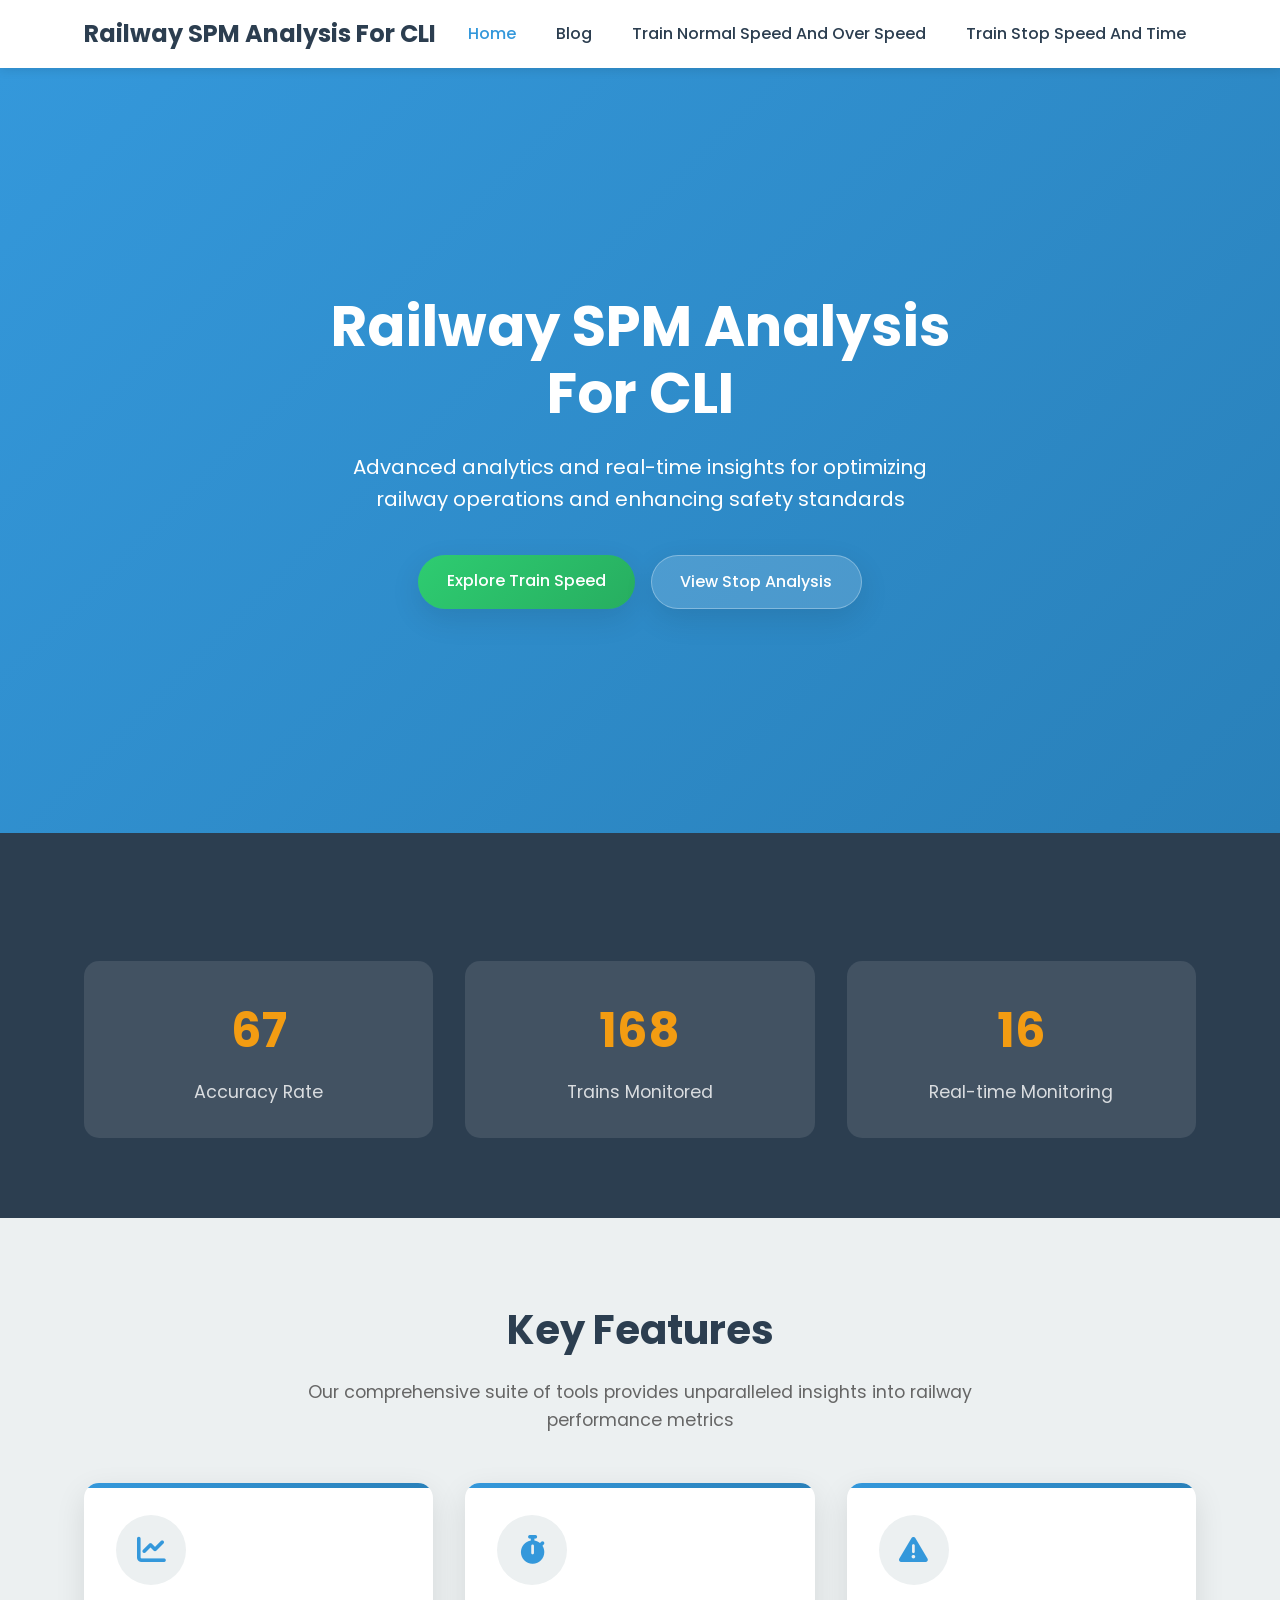
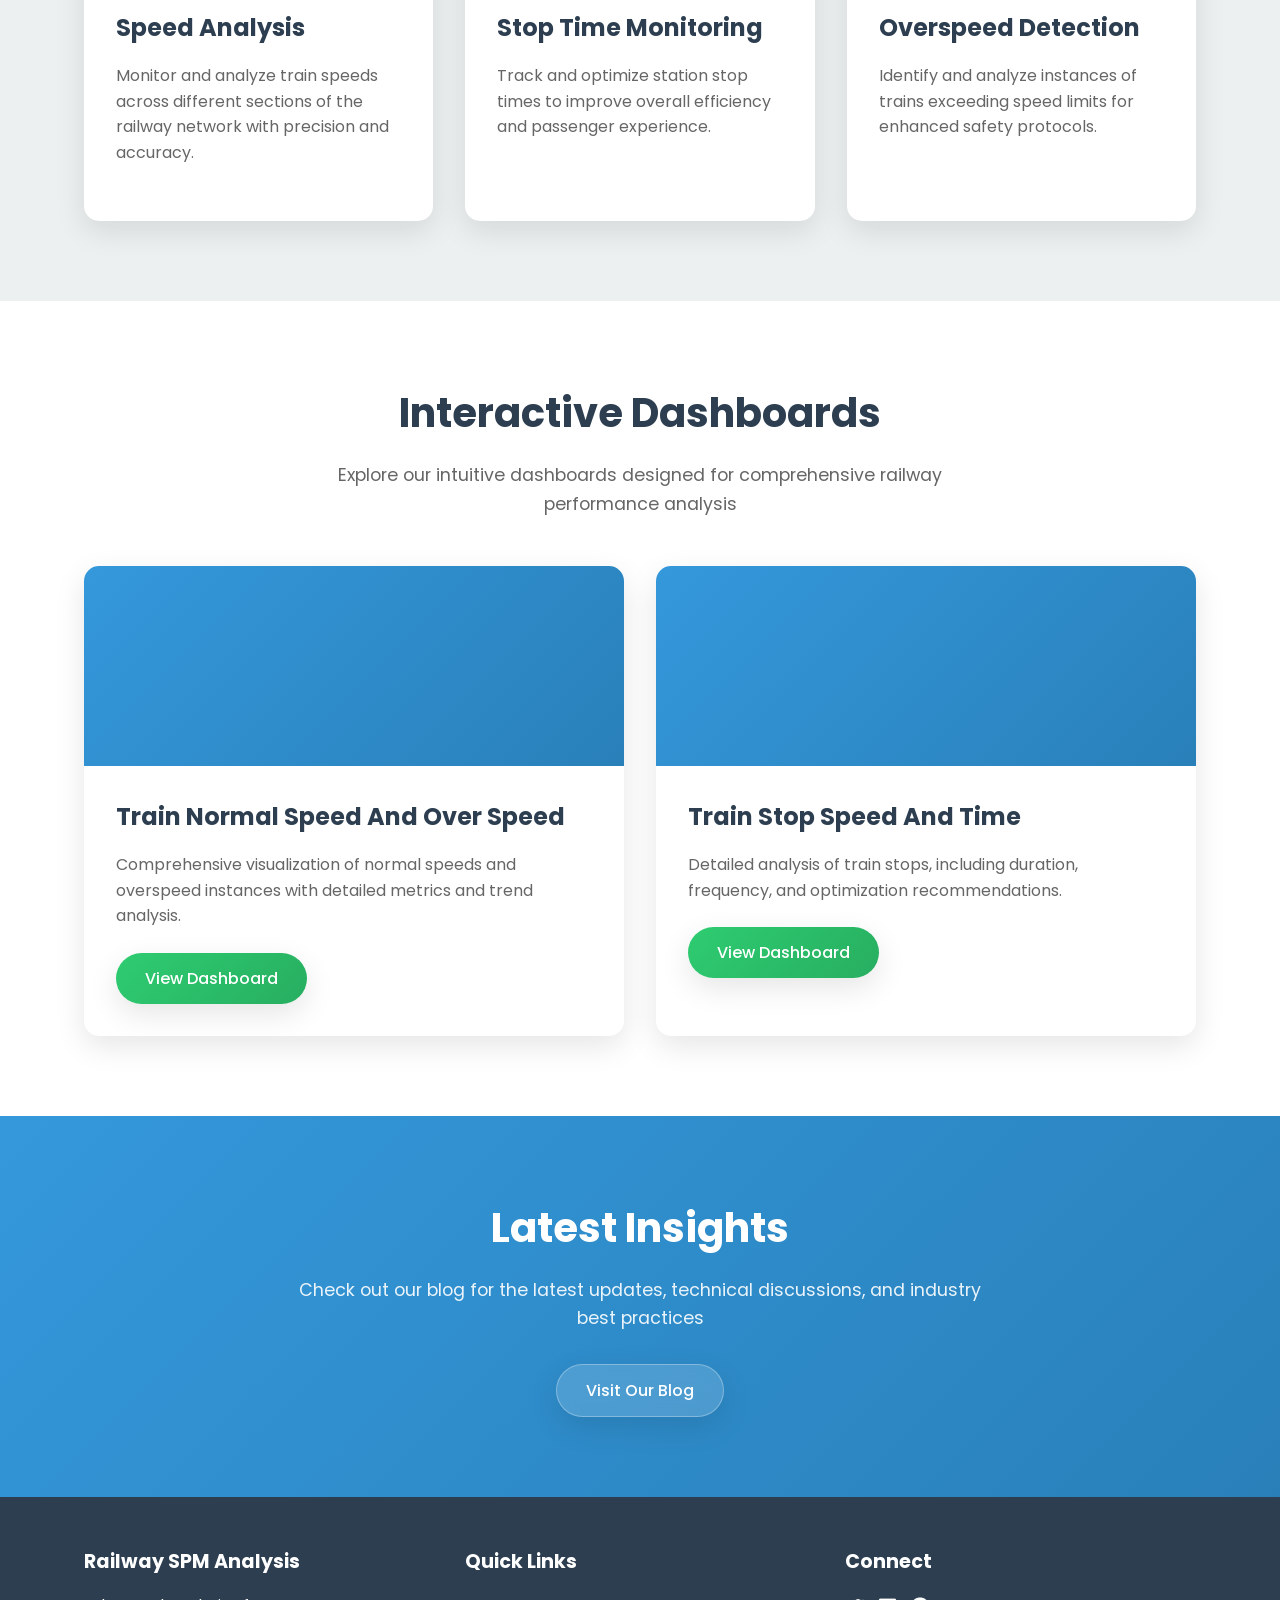
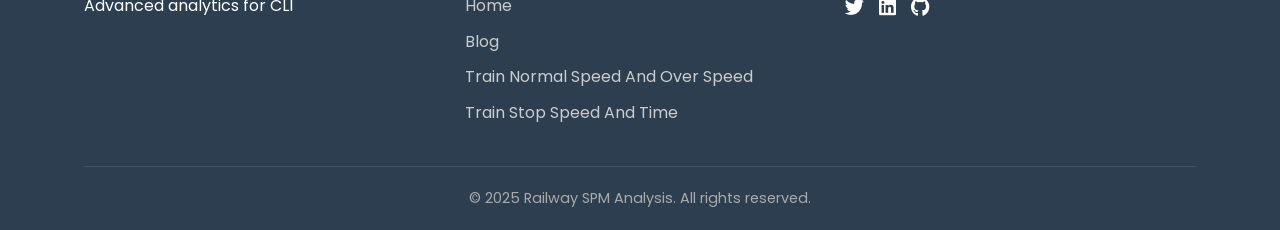
==== index.html @ 2d368aeb "Add files via upload" ====
<!DOCTYPE html>
<html lang="en">
<head>
    <meta charset="UTF-8">
    <meta name="viewport" content="width=device-width, initial-scale=1.0">
    <title>Railway SPM Analysis For CLI</title>
    <link rel="stylesheet" href="blog.css">
    <link rel="stylesheet" href="https://cdnjs.cloudflare.com/ajax/libs/font-awesome/6.4.0/css/all.min.css">
    <link href="https://fonts.googleapis.com/css2?family=Poppins:wght@300;400;500;600;700&display=swap" rel="stylesheet">
    <style>
        :root {
            --primary-color: #3498db;
            --secondary-color: #2ecc71;
            --accent-color: #f39c12;
            --dark-color: #2c3e50;
            --light-color: #ecf0f1;
            --gradient-primary: linear-gradient(135deg, #3498db, #2980b9);
            --gradient-secondary: linear-gradient(135deg, #2ecc71, #27ae60);
            --shadow-soft: 0 10px 30px rgba(0, 0, 0, 0.1);
            --shadow-medium: 0 15px 35px rgba(0, 0, 0, 0.15);
            --transition-fast: all 0.3s ease;
            --transition-medium: all 0.5s ease;
        }

        /* Modern Hero Section */
        .hero {
            position: relative;
            min-height: 85vh;
            background: var(--gradient-primary);
            overflow: hidden;
            display: flex;
            align-items: center;
            color: white;
        }

        .hero::before {
            content: '';
            position: absolute;
            top: 0;
            left: 0;
            width: 100%;
            height: 100%;
            background-image: url('https://images.unsplash.com/photo-1474487548417-781cb71495f3?ixlib=rb-1.2.1&auto=format&fit=crop&w=1950&q=80');
            background-size: cover;
            background-position: center;
            opacity: 0.15;
            z-index: 0;
        }

        .hero .container {
            position: relative;
            z-index: 1;
        }

        .hero-content {
            max-width: 700px;
            margin: 0 auto;
            text-align: center;
            padding: 2rem;
        }

        .hero-content h1 {
            font-size: 3.5rem;
            font-weight: 700;
            margin-bottom: 1.5rem;
            line-height: 1.2;
            animation: fadeInUp 1s ease;
        }

        .hero-content p {
            font-size: 1.25rem;
            margin-bottom: 2.5rem;
            line-height: 1.6;
            opacity: 0.9;
            animation: fadeInUp 1s ease 0.2s forwards;
            animation-fill-mode: both;
        }

        .hero-buttons {
            display: flex;
            gap: 1rem;
            justify-content: center;
            animation: fadeInUp 1s ease 0.4s forwards;
            animation-fill-mode: both;
        }

        .btn {
            display: inline-block;
            padding: 0.8rem 1.8rem;
            border-radius: 50px;
            font-weight: 500;
            text-decoration: none;
            text-align: center;
            transition: var(--transition-fast);
            border: none;
            cursor: pointer;
            font-size: 1rem;
            box-shadow: var(--shadow-soft);
        }

        .primary-btn {
            background: var(--gradient-secondary);
            color: white;
        }

        .primary-btn:hover {
            transform: translateY(-3px);
            box-shadow: var(--shadow-medium);
        }

        .secondary-btn {
            background: rgba(255, 255, 255, 0.15);
            backdrop-filter: blur(10px);
            color: white;
            border: 1px solid rgba(255, 255, 255, 0.3);
        }

        .secondary-btn:hover {
            background: rgba(255, 255, 255, 0.25);
            transform: translateY(-3px);
        }

        /* Features Section */
        .features {
            padding: 5rem 0;
            background-color: var(--light-color);
        }

        .section-title {
            text-align: center;
            font-size: 2.5rem;
            margin-bottom: 1rem;
            color: var(--dark-color);
        }

        .section-subtitle {
            text-align: center;
            font-size: 1.1rem;
            color: #666;
            max-width: 700px;
            margin: 0 auto 3rem;
        }

        .features-grid {
            display: grid;
            grid-template-columns: repeat(auto-fit, minmax(300px, 1fr));
            gap: 2rem;
            margin-top: 3rem;
        }

        .feature-card {
            background: white;
            border-radius: 15px;
            padding: 2rem;
            box-shadow: var(--shadow-soft);
            transition: var(--transition-fast);
            position: relative;
            overflow: hidden;
            z-index: 1;
            height: 100%;
            display: flex;
            flex-direction: column;
        }

        .feature-card:hover {
            transform: translateY(-10px);
            box-shadow: var(--shadow-medium);
        }

        .feature-card::before {
            content: '';
            position: absolute;
            top: 0;
            left: 0;
            width: 100%;
            height: 5px;
            background: var(--gradient-primary);
            z-index: -1;
        }

        .feature-icon {
            width: 70px;
            height: 70px;
            border-radius: 50%;
            display: flex;
            align-items: center;
            justify-content: center;
            margin-bottom: 1.5rem;
            background: var(--light-color);
            color: var(--primary-color);
            font-size: 1.8rem;
            transition: var(--transition-fast);
        }

        .feature-card:hover .feature-icon {
            background: var(--primary-color);
            color: white;
            transform: rotateY(180deg);
        }

        .feature-card h3 {
            font-size: 1.5rem;
            margin-bottom: 1rem;
            color: var(--dark-color);
        }

        .feature-card p {
            color: #666;
            line-height: 1.6;
            margin-bottom: 1.5rem;
        }

        /* Dashboard Preview */
        .dashboard-preview {
            padding: 5rem 0;
            background-color: white;
        }

        .dashboard-grid {
            display: grid;
            grid-template-columns: repeat(auto-fit, minmax(350px, 1fr));
            gap: 2rem;
            margin-top: 3rem;
        }

        .dashboard-card {
            background: white;
            border-radius: 15px;
            overflow: hidden;
            box-shadow: var(--shadow-soft);
            transition: var(--transition-fast);
            position: relative;
        }

        .dashboard-card:hover {
            transform: translateY(-10px);
            box-shadow: var(--shadow-medium);
        }

        .dashboard-img {
            width: 100%;
            height: 200px;
            background: var(--gradient-primary);
            position: relative;
            overflow: hidden;
        }

        .dashboard-img::before {
            content: '';
            position: absolute;
            top: 0;
            left: 0;
            width: 100%;
            height: 100%;
            background-image: url('https://images.unsplash.com/photo-1551288049-bebda4e38f71?ixlib=rb-1.2.1&auto=format&fit=crop&w=1950&q=80');
            background-size: cover;
            background-position: center;
            opacity: 0.2;
        }

        .dashboard-img.stop-analysis::before {
            background-image: url('https://images.unsplash.com/photo-1530915658899-fd5adaf4c8a9?ixlib=rb-1.2.1&auto=format&fit=crop&w=1950&q=80');
        }

        .dashboard-content {
            padding: 2rem;
        }

        .dashboard-card h3 {
            font-size: 1.5rem;
            margin-bottom: 1rem;
            color: var(--dark-color);
        }

        .dashboard-card p {
            color: #666;
            line-height: 1.6;
            margin-bottom: 1.5rem;
        }

        /* Blog Preview */
        .blog-preview {
            padding: 5rem 0;
            background: var(--gradient-primary);
            color: white;
            text-align: center;
        }

        .blog-preview .section-title {
            color: white;
        }

        .section-description {
            max-width: 700px;
            margin: 0 auto 2rem;
            font-size: 1.1rem;
            opacity: 0.9;
        }

        .blog-preview-button {
            margin-top: 2rem;
        }

        /* Stats Section */
        .stats-section {
            padding: 5rem 0;
            background-color: var(--dark-color);
            color: white;
        }

        .stats-grid {
            display: grid;
            grid-template-columns: repeat(auto-fit, minmax(200px, 1fr));
            gap: 2rem;
            margin-top: 3rem;
        }

        .stat-card {
            text-align: center;
            padding: 2rem;
            background: rgba(255, 255, 255, 0.1);
            border-radius: 15px;
            transition: var(--transition-fast);
        }

        .stat-card:hover {
            transform: translateY(-10px);
            background: rgba(255, 255, 255, 0.15);
        }

        .stat-number {
            font-size: 3rem;
            font-weight: 700;
            margin-bottom: 0.5rem;
            color: var(--accent-color);
        }

        .stat-label {
            font-size: 1.1rem;
            opacity: 0.8;
        }

        /* Animations */
        @keyframes fadeInUp {
            from {
                opacity: 0;
                transform: translateY(20px);
            }
            to {
                opacity: 1;
                transform: translateY(0);
            }
        }

        @keyframes pulse {
            0% {
                transform: scale(1);
            }
            50% {
                transform: scale(1.05);
            }
            100% {
                transform: scale(1);
            }
        }

        /* Responsive Adjustments */
        @media (max-width: 768px) {
            .hero-content h1 {
                font-size: 2.5rem;
            }
            
            .hero-buttons {
                flex-direction: column;
                gap: 1rem;
            }
            
            .features-grid, 
            .dashboard-grid,
            .stats-grid {
                grid-template-columns: 1fr;
            }
        }
    </style>
</head>
<body>
    <header>
        <div class="container">
            <div class="logo">
                <a href="index.html">Railway SPM Analysis For CLI</a>
            </div>
            <nav>
                <ul>
                    <li><a href="index.html" class="active">Home</a></li>
                    <li><a href="blog.html">Blog</a></li>
                    <li><a href="TrainNormalSpeedAndOverSpeed.html">Train Normal Speed And Over Speed</a></li>
                    <li><a href="TrainStopSpeedAndTime.html">Train Stop Speed And Time</a></li>
                </ul>
            </nav>
            <div class="hamburger">
                <span></span>
                <span></span>
                <span></span>
            </div>
        </div>
    </header>

    <main>
        <section class="hero">
            <div class="container">
                <div class="hero-content">
                    <h1>Railway SPM Analysis For CLI</h1>
                    <p>Advanced analytics and real-time insights for optimizing railway operations and enhancing safety standards</p>
                    <div class="hero-buttons">
                        <a href="TrainNormalSpeedAndOverSpeed.html" class="btn primary-btn">Explore Train Speed</a>
                        <a href="TrainStopSpeedAndTime.html" class="btn secondary-btn">View Stop Analysis</a>
                    </div>
                </div>
            </div>
        </section>

        <section class="stats-section">
            <div class="container">
                <div class="stats-grid">
                    <div class="stat-card">
                        <div class="stat-number" data-count="100">0</div>
                        <div class="stat-label">Accuracy Rate</div>
                    </div>
                    <div class="stat-card">
                        <div class="stat-number" data-count="250">0</div>
                        <div class="stat-label">Trains Monitored</div>
                    </div>
                    <div class="stat-card">
                        <div class="stat-number" data-count="24">0</div>
                        <div class="stat-label">Real-time Monitoring</div>
                    </div>
                </div>
            </div>
        </section>

        <section class="features">
            <div class="container">
                <h2 class="section-title">Key Features</h2>
                <p class="section-subtitle">Our comprehensive suite of tools provides unparalleled insights into railway performance metrics</p>
                <div class="features-grid">
                    <div class="feature-card">
                        <div class="feature-icon">
                            <i class="fas fa-chart-line"></i>
                        </div>
                        <h3>Speed Analysis</h3>
                        <p>Monitor and analyze train speeds across different sections of the railway network with precision and accuracy.</p>
                    </div>
                    <div class="feature-card">
                        <div class="feature-icon">
                            <i class="fas fa-stopwatch"></i>
                        </div>
                        <h3>Stop Time Monitoring</h3>
                        <p>Track and optimize station stop times to improve overall efficiency and passenger experience.</p>
                    </div>
                    <div class="feature-card">
                        <div class="feature-icon">
                            <i class="fas fa-exclamation-triangle"></i>
                        </div>
                        <h3>Overspeed Detection</h3>
                        <p>Identify and analyze instances of trains exceeding speed limits for enhanced safety protocols.</p>
                    </div>
                </div>
            </div>
        </section>

        <section class="dashboard-preview">
            <div class="container">
                <h2 class="section-title">Interactive Dashboards</h2>
                <p class="section-subtitle">Explore our intuitive dashboards designed for comprehensive railway performance analysis</p>
                <div class="dashboard-grid">
                    <div class="dashboard-card">
                        <div class="dashboard-img"></div>
                        <div class="dashboard-content">
                            <h3>Train Normal Speed And Over Speed</h3>
                            <p>Comprehensive visualization of normal speeds and overspeed instances with detailed metrics and trend analysis.</p>
                            <a href="TrainNormalSpeedAndOverSpeed.html" class="btn primary-btn">View Dashboard</a>
                        </div>
                    </div>
                    <div class="dashboard-card">
                        <div class="dashboard-img stop-analysis"></div>
                        <div class="dashboard-content">
                            <h3>Train Stop Speed And Time</h3>
                            <p>Detailed analysis of train stops, including duration, frequency, and optimization recommendations.</p>
                            <a href="TrainStopSpeedAndTime.html" class="btn primary-btn">View Dashboard</a>
                        </div>
                    </div>
                </div>
            </div>
        </section>

        <section class="blog-preview">
            <div class="container">
                <h2 class="section-title">Latest Insights</h2>
                <p class="section-description">Check out our blog for the latest updates, technical discussions, and industry best practices</p>
                <div class="blog-preview-button">
                    <a href="blog.html" class="btn secondary-btn">Visit Our Blog</a>
                </div>
            </div>
        </section>
    </main>

    <footer>
        <div class="container">
            <div class="footer-content">
                <div class="footer-section">
                    <h3>Railway SPM Analysis</h3>
                    <p>Advanced analytics for CLI</p>
                </div>
                <div class="footer-section">
                    <h3>Quick Links</h3>
                    <ul>
                        <li><a href="index.html">Home</a></li>
                        <li><a href="blog.html">Blog</a></li>
                        <li><a href="TrainNormalSpeedAndOverSpeed.html">Train Normal Speed And Over Speed</a></li>
                        <li><a href="TrainStopSpeedAndTime.html">Train Stop Speed And Time</a></li>
                    </ul>
                </div>
                <div class="footer-section">
                    <h3>Connect</h3>
                    <div class="social-icons">
                        <a href="#"><i class="fab fa-twitter"></i></a>
                        <a href="#"><i class="fab fa-linkedin"></i></a>
                        <a href="#"><i class="fab fa-github"></i></a>
                    </div>
                </div>
            </div>
            <div class="copyright">
                <p>&copy; 2025 Railway SPM Analysis. All rights reserved.</p>
            </div>
        </div>
    </footer>
    
    <script>
        // Mobile menu toggle
        document.addEventListener('DOMContentLoaded', function() {
            const hamburger = document.querySelector('.hamburger');
            const nav = document.querySelector('nav');
            
            hamburger.addEventListener('click', function() {
                nav.classList.toggle('active');
                hamburger.classList.toggle('active');
            });

            // Animate stats counters
            const statNumbers = document.querySelectorAll('.stat-number');
            
            const animateValue = (element, start, end, duration) => {
                let startTimestamp = null;
                const step = (timestamp) => {
                    if (!startTimestamp) startTimestamp = timestamp;
                    const progress = Math.min((timestamp - startTimestamp) / duration, 1);
                    element.innerHTML = Math.floor(progress * (end - start) + start);
                    if (progress < 1) {
                        window.requestAnimationFrame(step);
                    }
                };
                window.requestAnimationFrame(step);
            };
            
            // Intersection Observer for animation triggers
            const observer = new IntersectionObserver((entries) => {
                entries.forEach(entry => {
                    if (entry.isIntersecting) {
                        const target = entry.target;
                        const count = parseInt(target.getAttribute('data-count'));
                        animateValue(target, 0, count, 2000);
                        observer.unobserve(target);
                    }
                });
            }, { threshold: 0.5 });
            
            statNumbers.forEach(number => {
                observer.observe(number);
            });
        });
    </script>
</body>
</html>
---- blog.css ----
/* Global Styles */
:root {
    --primary-color: #3a86ff;
    --secondary-color: #ff006e;
    --dark-color: #1e2a38;
    --light-color: #f8f9fa;
    --success-color: #28a745;
    --error-color: #dc3545;
    --border-radius: 8px;
    --box-shadow: 0 4px 12px rgba(0, 0, 0, 0.1);
    --transition: all 0.3s ease;
}

* {
    margin: 0;
    padding: 0;
    box-sizing: border-box;
}

body {
    font-family: 'Poppins', sans-serif;
    line-height: 1.6;
    color: #333;
    background-color: #f5f7fa;
}

.container {
    width: 90%;
    max-width: 1200px;
    margin: 0 auto;
    padding: 0 20px;
}

a {
    text-decoration: none;
    color: var(--primary-color);
    transition: var(--transition);
}

a:hover {
    color: var(--secondary-color);
}

ul {
    list-style: none;
}

.btn {
    display: inline-block;
    padding: 10px 20px;
    border: none;
    border-radius: var(--border-radius);
    cursor: pointer;
    transition: var(--transition);
    font-weight: 500;
}

.primary-btn {
    background-color: var(--primary-color);
    color: white;
}

.primary-btn:hover {
    background-color: #2b6bcc;
    color: white;
}

.secondary-btn {
    background-color: transparent;
    border: 1px solid var(--primary-color);
    color: var(--primary-color);
}

.secondary-btn:hover {
    background-color: var(--primary-color);
    color: white;
}

/* Header Styles */
header {
    background-color: white;
    box-shadow: 0 2px 10px rgba(0, 0, 0, 0.1);
    position: sticky;
    top: 0;
    z-index: 100;
}

header .container {
    display: flex;
    justify-content: space-between;
    align-items: center;
    padding: 15px 20px;
}

.logo a {
    font-size: 1.5rem;
    font-weight: 700;
    color: var(--dark-color);
}

nav ul {
    display: flex;
}

nav ul li {
    margin-left: 20px;
}

nav ul li a {
    color: var(--dark-color);
    font-weight: 500;
    padding: 5px 10px;
    border-radius: var(--border-radius);
}

nav ul li a.active, 
nav ul li a:hover {
    color: var(--primary-color);
}

.hamburger {
    display: none;
    flex-direction: column;
    cursor: pointer;
}

.hamburger span {
    height: 2px;
    width: 25px;
    background-color: var(--dark-color);
    margin: 3px 0;
    display: block;
}

/* Blog Hero Section */
.blog-hero {
    background: linear-gradient(135deg, var(--primary-color), var(--secondary-color));
    color: white;
    padding: 60px 0;
    text-align: center;
}

.blog-hero h1 {
    font-size: 2.5rem;
    margin-bottom: 15px;
}

.blog-hero p {
    font-size: 1.1rem;
    max-width: 700px;
    margin: 0 auto;
}

/* Blog Content Section */
.blog-content {
    padding: 50px 0;
}

.blog-grid {
    display: grid;
    grid-template-columns: 2fr 1fr;
    gap: 30px;
}

.posts-container {
    display: grid;
    grid-template-columns: repeat(auto-fill, minmax(280px, 1fr));
    gap: 25px;
}

.loading {
    grid-column: 1 / -1;
    text-align: center;
    padding: 20px;
    font-size: 1.1rem;
    color: #777;
}

.post-card {
    background-color: white;
    border-radius: var(--border-radius);
    overflow: hidden;
    box-shadow: var(--box-shadow);
    transition: var(--transition);
}

.post-card:hover {
    transform: translateY(-5px);
    box-shadow: 0 8px 20px rgba(0, 0, 0, 0.15);
}

.post-card img {
    width: 100%;
    height: 180px;
    object-fit: cover;
}

.post-card-content {
    padding: 20px;
}

.post-card-content h2 {
    font-size: 1.3rem;
    margin-bottom: 10px;
    color: var(--dark-color);
}

.post-meta {
    display: flex;
    justify-content: space-between;
    margin-top: 15px;
    color: #777;
    font-size: 0.85rem;
}

.post-category {
    display: inline-block;
    background-color: #e9f4ff;
    color: var(--primary-color);
    padding: 3px 10px;
    border-radius: 15px;
    font-size: 0.8rem;
    margin-bottom: 10px;
}

/* Sidebar Styles */
.sidebar {
    position: sticky;
    top: 90px;
}

.sidebar-widget {
    background-color: white;
    padding: 25px;
    border-radius: var(--border-radius);
    box-shadow: var(--box-shadow);
    margin-bottom: 25px;
}

.sidebar-widget h3 {
    margin-bottom: 15px;
    border-bottom: 2px solid #f1f1f1;
    padding-bottom: 10px;
    color: var(--dark-color);
}

.sidebar-widget p {
    color: #666;
}

.categories li {
    margin-bottom: 8px;
}

.categories li a {
    display: block;
    padding: 5px 0;
    color: #555;
    transition: var(--transition);
}

.categories li a:hover {
    color: var(--primary-color);
    padding-left: 5px;
}

/* Modal Styles */
.modal {
    display: none;
    position: fixed;
    top: 0;
    left: 0;
    width: 100%;
    height: 100%;
    background-color: rgba(0, 0, 0, 0.5);
    z-index: 1000;
    overflow-y: auto;
}

.modal-content {
    background-color: white;
    margin: 50px auto;
    padding: 30px;
    border-radius: var(--border-radius);
    max-width: 700px;
    width: 90%;
    position: relative;
    box-shadow: 0 5px 15px rgba(0, 0, 0, 0.3);
}

.close-modal {
    position: absolute;
    top: 15px;
    right: 15px;
    font-size: 1.5rem;
    cursor: pointer;
    color: #777;
}

.close-modal:hover {
    color: var(--error-color);
}

.form-group {
    margin-bottom: 20px;
}

.form-group label {
    display: block;
    margin-bottom: 5px;
    font-weight: 500;
}

.form-group input,
.form-group select,
.form-group textarea {
    width: 100%;
    padding: 10px;
    border: 1px solid #ddd;
    border-radius: var(--border-radius);
    font-family: inherit;
    font-size: 1rem;
}

.form-group textarea {
    resize: vertical;
}

#single-post-content {
    padding: 15px 0;
}

#single-post-content h1 {
    margin-bottom: 20px;
    color: var(--dark-color);
}

#single-post-content .post-info {
    color: #777;
    margin-bottom: 25px;
    font-size: 0.9rem;
}

#single-post-content .post-body {
    line-height: 1.8;
}

/* Footer Styles */
footer {
    background-color: var(--dark-color);
    color: white;
    padding: 50px 0 20px;
}

.footer-content {
    display: grid;
    grid-template-columns: repeat(auto-fit, minmax(200px, 1fr));
    gap: 30px;
    margin-bottom: 30px;
}

.footer-section h3 {
    margin-bottom: 15px;
    font-size: 1.2rem;
}

.footer-section ul li {
    margin-bottom: 10px;
}

.footer-section a {
    color: #ccc;
}

.footer-section a:hover {
    color: white;
}

.social-icons {
    display: flex;
    gap: 15px;
}

.social-icons a {
    color: white;
    font-size: 1.2rem;
}

.copyright {
    border-top: 1px solid rgba(255, 255, 255, 0.1);
    padding-top: 20px;
    text-align: center;
    font-size: 0.9rem;
    color: #aaa;
}

/* Responsive Styles */
@media (max-width: 900px) {
    .blog-grid {
        grid-template-columns: 1fr;
    }
    
    .sidebar {
        position: static;
    }
}

@media (max-width: 768px) {
    nav {
        display: none;
    }
    
    .hamburger {
        display: flex;
    }
}

.mobile-menu {
    background-color: white;
    position: fixed;
    top: 70px;
    left: 0;
    width: 100%;
    box-shadow: 0 5px 10px rgba(0, 0, 0, 0.1);
    display: none;
    z-index: 99;
}

.mobile-menu.active {
    display: block;
}

.mobile-menu ul {
    display: block;
    padding: 15px 0;
}

.mobile-menu ul li {
    margin: 0;
}

.mobile-menu ul li a {
    display: block;
    padding: 10px 20px;
}

/* Animation */
@keyframes fadeIn {
    from {
        opacity: 0;
        transform: translateY(20px);
    }
    to {
        opacity: 1;
        transform: translateY(0);
    }
}

.post-card {
    animation: fadeIn 0.5s ease-in-out;
}
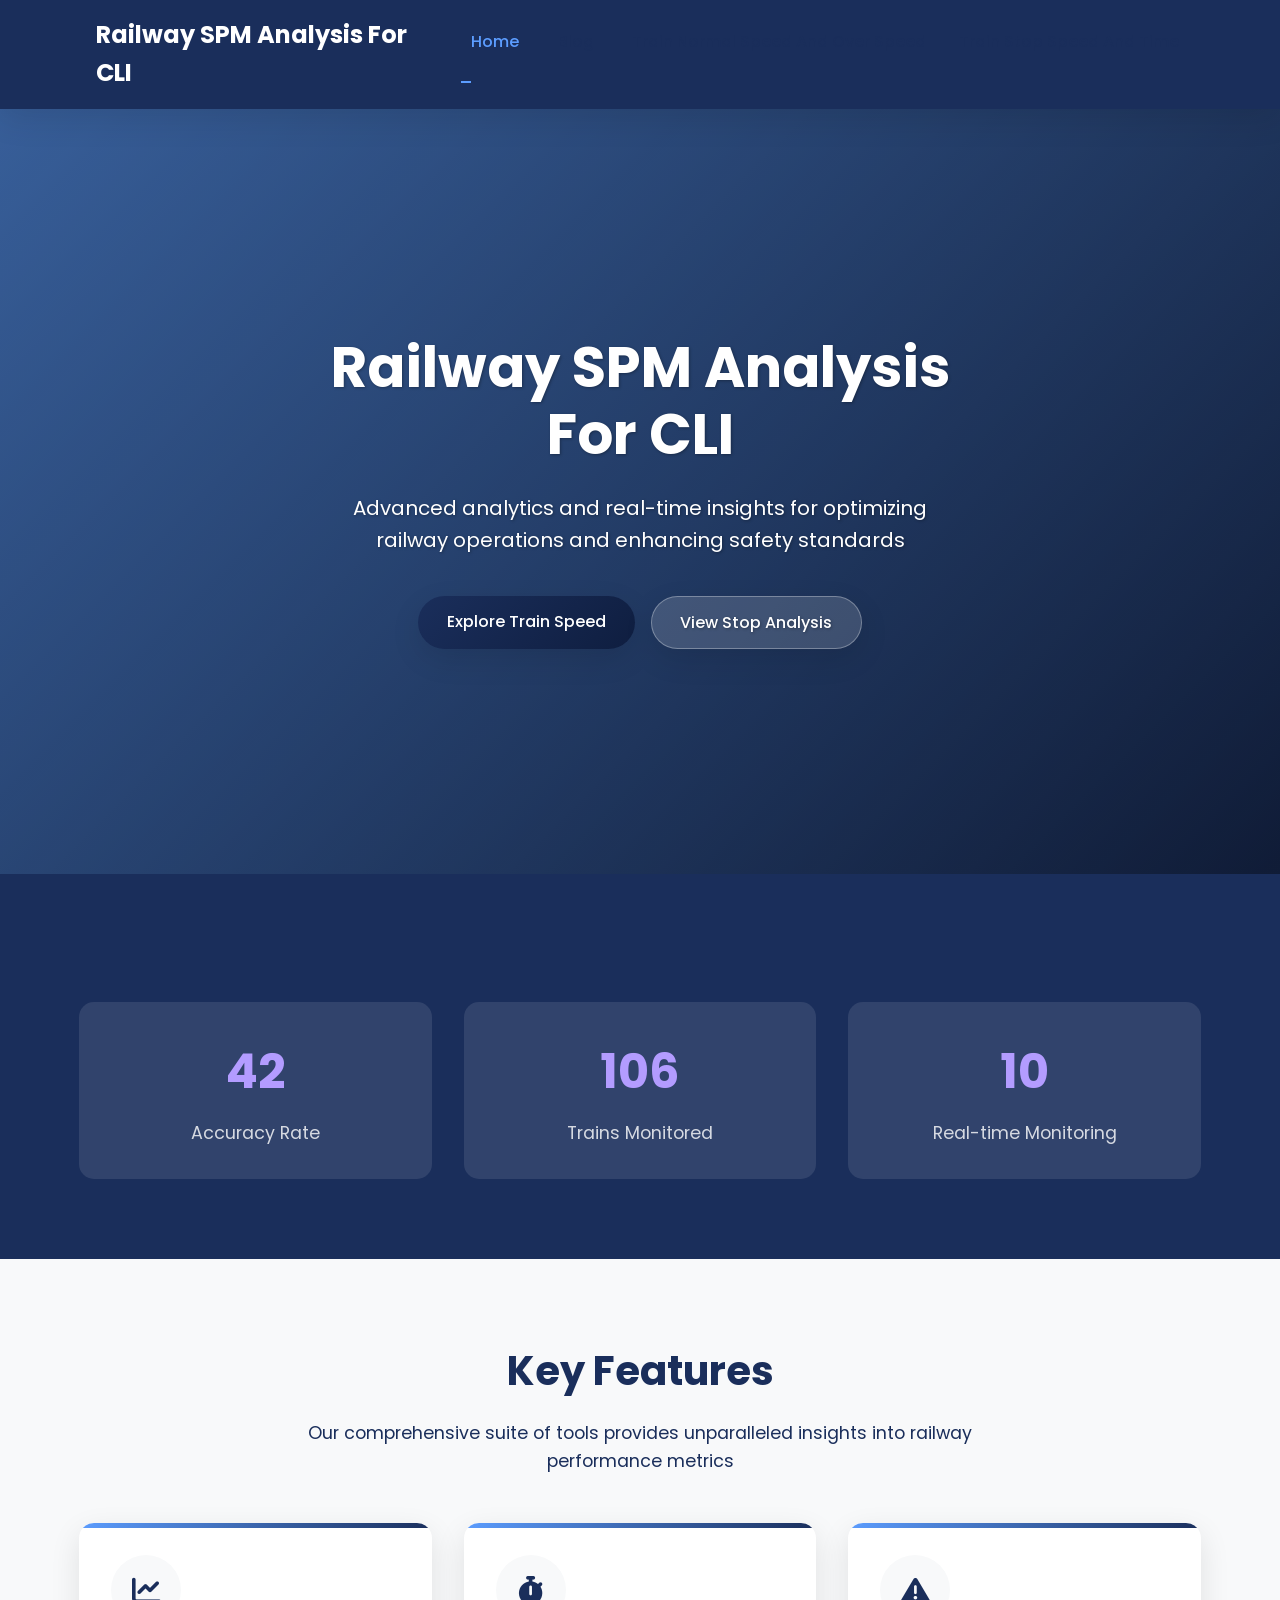
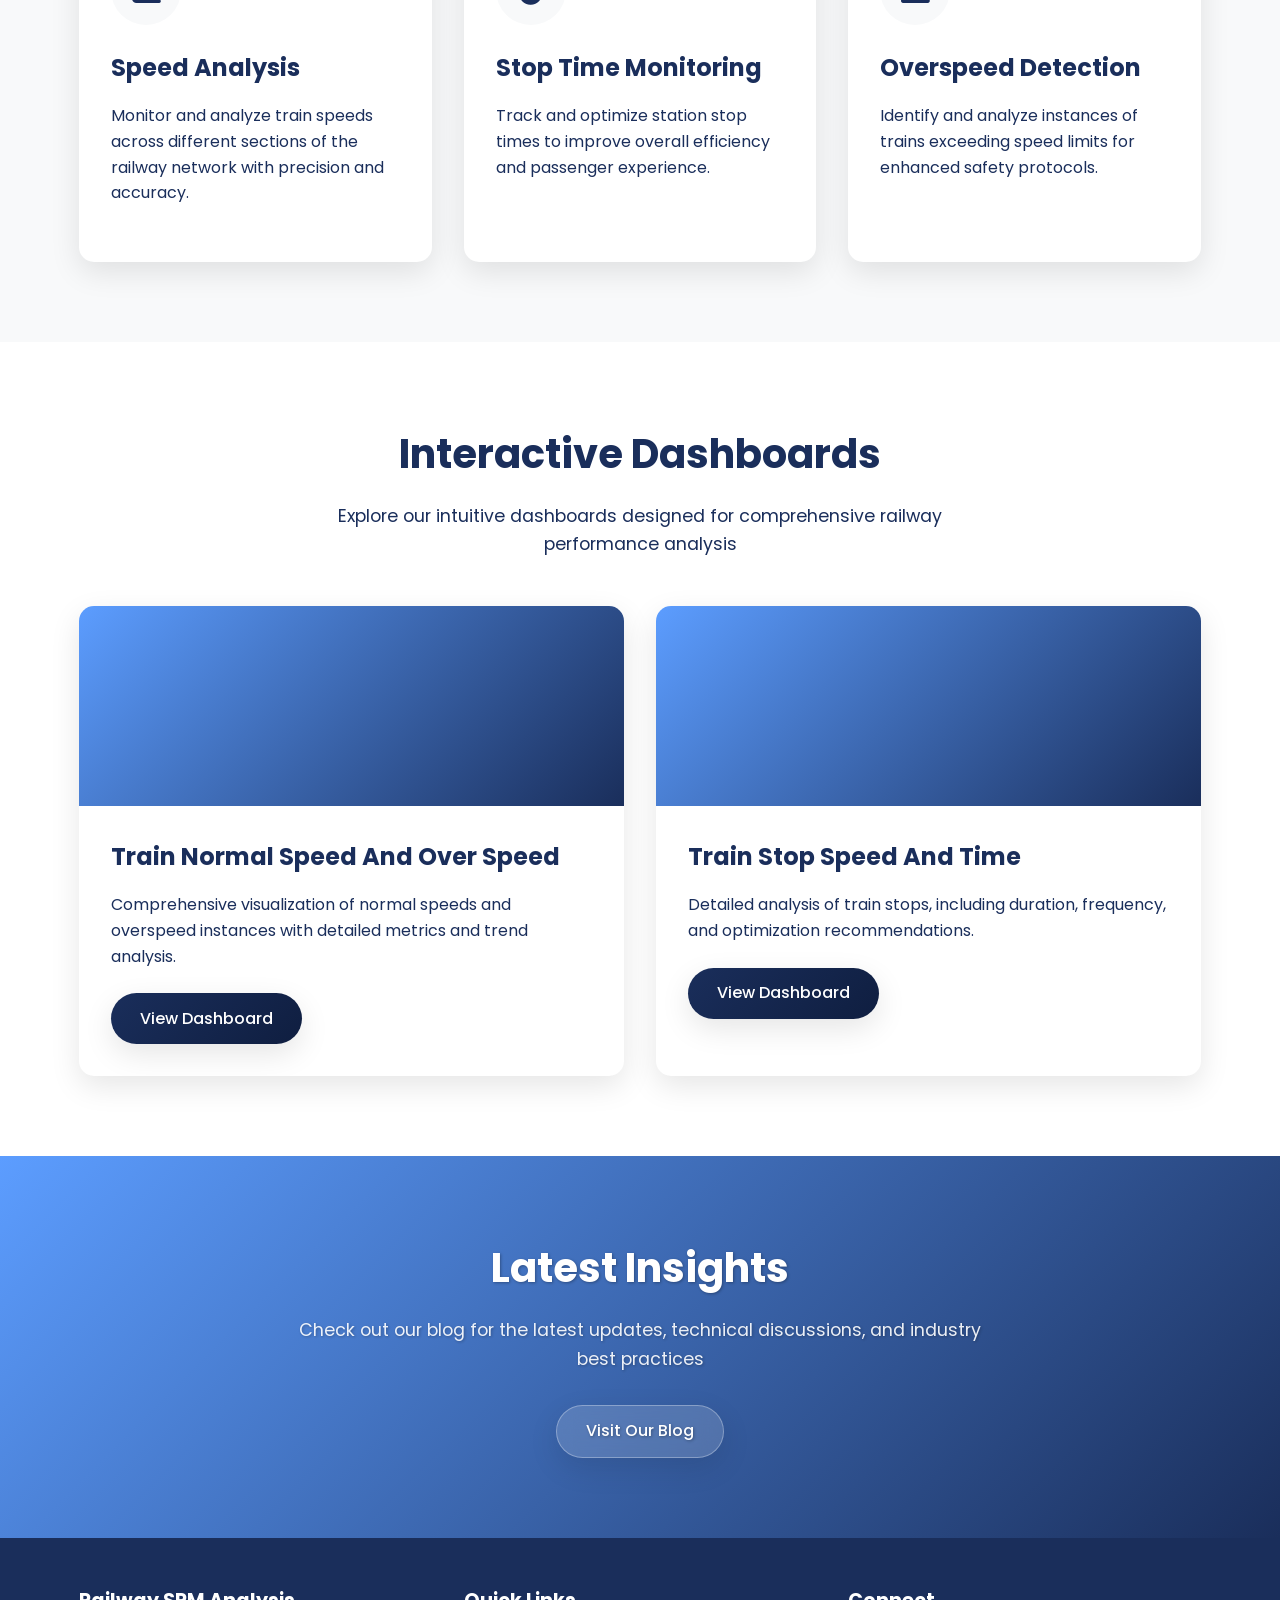
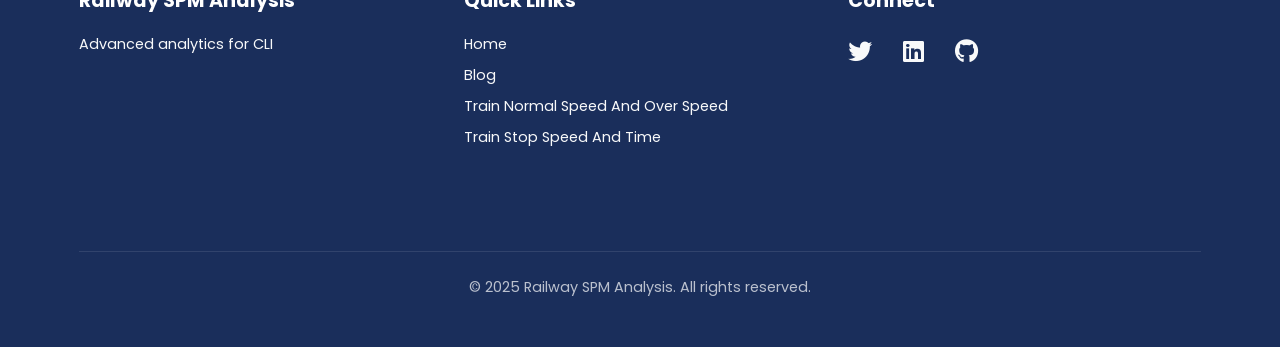
==== commit f5e3da8d: "Update index.html" ====
--- a/index.html
+++ b/index.html
@@ -4,384 +4,662 @@
     <meta charset="UTF-8">
     <meta name="viewport" content="width=device-width, initial-scale=1.0">
     <title>Railway SPM Analysis For CLI</title>
-    <link rel="stylesheet" href="blog.css">
-    <link rel="stylesheet" href="https://cdnjs.cloudflare.com/ajax/libs/font-awesome/6.4.0/css/all.min.css">
+    <link rel="stylesheet" href="blog.css"> <link rel="stylesheet" href="https://cdnjs.cloudflare.com/ajax/libs/font-awesome/6.4.0/css/all.min.css">
     <link href="https://fonts.googleapis.com/css2?family=Poppins:wght@300;400;500;600;700&display=swap" rel="stylesheet">
-    <style>
-        :root {
-            --primary-color: #3498db;
-            --secondary-color: #2ecc71;
-            --accent-color: #f39c12;
-            --dark-color: #2c3e50;
-            --light-color: #ecf0f1;
-            --gradient-primary: linear-gradient(135deg, #3498db, #2980b9);
-            --gradient-secondary: linear-gradient(135deg, #2ecc71, #27ae60);
-            --shadow-soft: 0 10px 30px rgba(0, 0, 0, 0.1);
-            --shadow-medium: 0 15px 35px rgba(0, 0, 0, 0.15);
-            --transition-fast: all 0.3s ease;
-            --transition-medium: all 0.5s ease;
-        }
-
-        /* Modern Hero Section */
-        .hero {
-            position: relative;
-            min-height: 85vh;
-            background: var(--gradient-primary);
-            overflow: hidden;
-            display: flex;
-            align-items: center;
-            color: white;
-        }
-
-        .hero::before {
-            content: '';
+<style>
+    :root {
+        /* Define the new color palette */
+        --color-dark-blue: #1A2E5B;
+        --color-light-blue: #5C9DFF;
+        --color-purple: #7D5CFF;
+        --color-light-purple-accent: #B39CFF; /* A lighter purple for accents */
+        --color-light-grey: #F8F9FA; /* A very light background color */
+        --color-very-dark-blue: #0F1E40; /* Even darker blue for gradients */
+
+        /* Map the new palette to the existing variable names for consistency */
+        --primary-color: var(--color-light-blue); /* Used for accents like underlines */
+        --secondary-color: var(--color-purple); /* Main secondary color */
+        --accent-color: var(--color-light-purple-accent); /* Used for stats, etc. */
+        --dark-color: var(--color-dark-blue); /* Main dark background color */
+        --light-color: var(--color-light-grey); /* Main light background color */
+        --text-color-dark: var(--color-dark-blue); /* Dark text color on light backgrounds */
+
+        /* Define new gradients using the palette */
+        --gradient-primary: linear-gradient(135deg, var(--color-light-blue), var(--color-dark-blue)); /* Used for Hero/Blog backgrounds */
+        --gradient-button-primary: linear-gradient(135deg, var(--color-dark-blue), var(--color-very-dark-blue)); /* Dark blue gradient for main buttons */
+
+        --shadow-soft: 0 10px 30px rgba(0, 0, 0, 0.1);
+        --shadow-medium: 0 15px 35px rgba(0, 0, 0, 0.15);
+        --transition-fast: all 0.3s ease;
+        --transition-medium: all 0.5s ease;
+    }
+
+    body {
+         font-family: 'Poppins', sans-serif;
+         margin: 0;
+         line-height: 1.6;
+         color: var(--text-color-dark); /* Default text color on light backgrounds */
+         background-color: white; /* Default background */
+    }
+
+    .container {
+        max-width: 1200px;
+        margin: 0 auto;
+        padding: 0 15px; /* Adjust padding */
+    }
+
+
+    /* Navigation Bar */
+    header {
+        background: var(--dark-color); /* Use dark blue */
+        color: white;
+        padding: 1rem 0;
+        position: sticky;
+        top: 0;
+        z-index: 1000;
+        box-shadow: var(--shadow-soft);
+        transition: var(--transition-fast);
+    }
+
+    header .container {
+        display: flex;
+        justify-content: space-between;
+        align-items: center;
+        padding: 0 2rem;
+    }
+
+    .logo a {
+        color: white;
+        text-decoration: none;
+        font-size: 1.5rem;
+        font-weight: 700;
+        transition: var(--transition-fast);
+    }
+
+    .logo a:hover {
+        color: var(--primary-color); /* Hover color remains light blue accent */
+    }
+
+
+    nav ul {
+        list-style: none;
+        margin: 0;
+        padding: 0;
+        display: flex;
+    }
+
+    nav li {
+        margin-left: 2rem;
+    }
+
+    nav a {
+        color: white; /* Default color is white on dark blue background */
+        text-decoration: none;
+        font-weight: 500;
+        padding: 0.5rem 0;
+        position: relative;
+        transition: var(--transition-fast);
+    }
+
+    nav a::after {
+        content: '';
+        position: absolute;
+        bottom: 0;
+        left: 0;
+        width: 0;
+        height: 2px;
+        background-color: var(--primary-color); /* Light blue underline */
+        transition: var(--transition-fast);
+    }
+
+    /* Improved contrast for hover/active */
+    nav a:hover::after,
+    nav a.active::after {
+        width: 100%;
+    }
+
+    nav a:hover,
+    nav a.active {
+        color: white; /* Keep text white for better contrast on dark blue background */
+    }
+
+    .hamburger {
+        display: none;
+        flex-direction: column;
+        cursor: pointer;
+        gap: 5px;
+    }
+
+    .hamburger span {
+        display: block;
+        width: 25px;
+        height: 3px;
+        background-color: white;
+        transition: var(--transition-fast);
+    }
+
+    /* Modern Hero Section */
+    .hero {
+        position: relative;
+        min-height: 85vh;
+        background: var(--gradient-primary); /* Light Blue to Dark Blue gradient */
+        overflow: hidden;
+        display: flex;
+        align-items: center;
+        color: white;
+    }
+
+    .hero::before {
+        content: '';
+        position: absolute;
+        top: 0;
+        left: 0;
+        width: 100%;
+        height: 100%;
+        /* Added linear gradient overlay for better text contrast */
+        background-image: linear-gradient(rgba(0,0,0,0.4), rgba(0,0,0,0.4)), url('https://images.unsplash.com/photo-1474487548417-781cb71495f3?ixlib=rb-1.2.1&auto=format&fit=crop&w=1950&q=80');
+        background-size: cover;
+        background-position: center;
+        z-index: 0;
+    }
+
+    .hero .container {
+        position: relative;
+        z-index: 1;
+    }
+
+    .hero-content {
+        max-width: 700px;
+        margin: 0 auto;
+        text-align: center;
+        padding: 2rem;
+    }
+
+    .hero-content h1 {
+        font-size: 3.5rem;
+        font-weight: 700;
+        margin-bottom: 1.5rem;
+        line-height: 1.2;
+        animation: fadeInUp 1s ease;
+        color: white; /* Ensure headings are white on gradient */
+        text-shadow: 1px 1px 3px rgba(0,0,0,0.3); /* Add text shadow for contrast */
+    }
+
+    .hero-content p {
+        font-size: 1.25rem;
+        margin-bottom: 2.5rem;
+        line-height: 1.6;
+        opacity: 0.9;
+        animation: fadeInUp 1s ease 0.2s forwards;
+        animation-fill-mode: both;
+        color: white; /* Ensure text is white on gradient */
+        text-shadow: 1px 1px 3px rgba(0,0,0,0.3); /* Add text shadow for contrast */
+    }
+
+    .hero-buttons {
+        display: flex;
+        gap: 1rem;
+        justify-content: center;
+        animation: fadeInUp 1s ease 0.4s forwards;
+        animation-fill-mode: both;
+    }
+
+    .btn {
+        display: inline-block;
+        padding: 0.8rem 1.8rem;
+        border-radius: 50px;
+        font-weight: 500;
+        text-decoration: none;
+        text-align: center;
+        transition: var(--transition-fast);
+        border: none;
+        cursor: pointer;
+        font-size: 1rem;
+        box-shadow: var(--shadow-soft);
+    }
+
+    .primary-btn {
+        background: var(--gradient-button-primary); /* Dark blue button gradient */
+        color: white; /* White text on dark blue gradient */
+    }
+
+    .primary-btn:hover {
+        transform: translateY(-3px);
+        box-shadow: var(--shadow-medium);
+        opacity: 0.9; /* Slight hover effect */
+    }
+
+    .secondary-btn {
+        background: rgba(255, 255, 255, 0.15);
+        backdrop-filter: blur(10px);
+        color: white;
+        border: 1px solid rgba(255, 255, 255, 0.3);
+        text-shadow: 1px 1px 3px rgba(0,0,0,0.3); /* Add text shadow for contrast */
+    }
+
+    .secondary-btn:hover {
+        background: rgba(255, 255, 255, 0.25);
+        transform: translateY(-3px);
+    }
+
+    /* Features Section */
+    .features {
+        padding: 5rem 0;
+        background-color: var(--light-color); /* Light grey background */
+    }
+
+    .section-title {
+        text-align: center;
+        font-size: 2.5rem;
+        margin-bottom: 1rem;
+        color: var(--dark-color); /* Dark blue title on light background */
+    }
+
+    .section-subtitle {
+        text-align: center;
+        font-size: 1.1rem;
+        color: var(--text-color-dark); /* Dark blue text on light background */
+        max-width: 700px;
+        margin: 0 auto 3rem;
+    }
+
+    .features-grid {
+        display: grid;
+        grid-template-columns: repeat(auto-fit, minmax(300px, 1fr));
+        gap: 2rem;
+        margin-top: 3rem;
+    }
+
+    .feature-card {
+        background: white; /* White card background */
+        border-radius: 15px;
+        padding: 2rem;
+        box-shadow: var(--shadow-soft);
+        transition: var(--transition-fast);
+        position: relative;
+        overflow: hidden;
+        z-index: 1;
+        height: 100%;
+        display: flex;
+        flex-direction: column;
+    }
+
+    .feature-card:hover {
+        transform: translateY(-10px);
+        box-shadow: var(--shadow-medium);
+    }
+
+    .feature-card::before {
+        content: '';
+        position: absolute;
+        top: 0;
+        left: 0;
+        width: 100%;
+        height: 5px;
+        background: var(--gradient-primary); /* Light blue to dark blue bar */
+        z-index: -1;
+    }
+
+    .feature-icon {
+        width: 70px;
+        height: 70px;
+        border-radius: 50%;
+        display: flex;
+        align-items: center;
+        justify-content: center;
+        margin-bottom: 1.5rem;
+        background: var(--light-color); /* Light grey icon background */
+        color: var(--text-color-dark); /* Dark blue icon color */
+        font-size: 1.8rem;
+        transition: var(--transition-fast);
+    }
+
+    .feature-card:hover .feature-icon {
+        background: var(--dark-color); /* Dark blue background on hover */
+        color: white; /* White icon on dark blue background */
+        transform: rotateY(180deg);
+    }
+
+    .feature-card h3 {
+        font-size: 1.5rem;
+        margin-bottom: 1rem;
+        color: var(--dark-color); /* Dark blue heading */
+    }
+
+    .feature-card p {
+        color: var(--text-color-dark); /* Dark blue paragraph text */
+        line-height: 1.6;
+        margin-bottom: 1.5rem;
+    }
+
+    /* Dashboard Preview */
+    .dashboard-preview {
+        padding: 5rem 0;
+        background-color: white; /* White background */
+    }
+
+    .dashboard-grid {
+        display: grid;
+        grid-template-columns: repeat(auto-fit, minmax(350px, 1fr));
+        gap: 2rem;
+        margin-top: 3rem;
+    }
+
+    .dashboard-card {
+        background: white; /* White card background */
+        border-radius: 15px;
+        overflow: hidden;
+        box-shadow: var(--shadow-soft);
+        transition: var(--transition-fast);
+        position: relative;
+    }
+
+    .dashboard-card:hover {
+        transform: translateY(-10px);
+        box-shadow: var(--shadow-medium);
+    }
+
+    .dashboard-img {
+        width: 100%;
+        height: 200px;
+        background: var(--gradient-primary); /* Light blue to dark blue gradient */
+        position: relative;
+        overflow: hidden;
+    }
+
+    .dashboard-img::before {
+        content: '';
+        position: absolute;
+        top: 0;
+        left: 0;
+        width: 100%;
+        height: 100%;
+        background-image: url('https://images.unsplash.com/photo-1551288049-bebda4e38f71?ixlib=rb-1.2.1&auto=format&fit=crop&w=1950&q=80');
+        background-size: cover;
+        background-position: center;
+        opacity: 0.2; /* Keep lower opacity here as text is not directly on it */
+    }
+
+    .dashboard-img.stop-analysis::before {
+        background-image: url('https://images.unsplash.com/photo-1530915658899-fd5adaf4c8a9?ixlib=rb-1.2.1&auto=format&fit=crop&w=1950&q=80');
+    }
+
+    .dashboard-content {
+        padding: 2rem;
+    }
+
+    .dashboard-card h3 {
+        font-size: 1.5rem;
+        margin-bottom: 1rem;
+        color: var(--dark-color); /* Dark blue heading */
+    }
+
+    .dashboard-card p {
+        color: var(--text-color-dark); /* Dark blue paragraph text */
+        line-height: 1.6;
+        margin-bottom: 1.5rem;
+    }
+
+    /* Blog Preview */
+    .blog-preview {
+        padding: 5rem 0;
+        background: var(--gradient-primary); /* Light blue to dark blue gradient */
+        color: white;
+        text-align: center;
+    }
+
+    .blog-preview .section-title {
+        color: white; /* White title on gradient */
+        text-shadow: 1px 1px 3px rgba(0,0,0,0.3); /* Add text shadow for contrast */
+    }
+
+    .section-description {
+        max-width: 700px;
+        margin: 0 auto 2rem;
+        font-size: 1.1rem;
+        opacity: 0.9;
+        color: white; /* White text on gradient */
+        text-shadow: 1px 1px 3px rgba(0,0,0,0.3); /* Add text shadow for contrast */
+    }
+
+    .blog-preview-button {
+        margin-top: 2rem;
+    }
+
+    /* Stats Section */
+    .stats-section {
+        padding: 5rem 0;
+        background-color: var(--dark-color); /* Dark blue background */
+        color: white;
+    }
+
+    .stats-grid {
+        display: grid;
+        grid-template-columns: repeat(auto-fit, minmax(200px, 1fr));
+        gap: 2rem;
+        margin-top: 3rem;
+    }
+
+    .stat-card {
+        text-align: center;
+        padding: 2rem;
+        background: rgba(255, 255, 255, 0.1); /* Semi-transparent white on dark blue */
+        border-radius: 15px;
+        transition: var(--transition-fast);
+    }
+
+    .stat-card:hover {
+        transform: translateY(-10px);
+        background: rgba(255, 255, 255, 0.15);
+    }
+
+    .stat-number {
+        font-size: 3rem;
+        font-weight: 700;
+        margin-bottom: 0.5rem;
+        color: var(--accent-color); /* Light purple accent color */
+    }
+
+    .stat-label {
+        font-size: 1.1rem;
+        opacity: 0.8;
+        color: white; /* White text on dark blue background */
+    }
+
+    /* Footer styles */
+    footer {
+        background-color: var(--dark-color); /* Dark blue background */
+        color: var(--light-color); /* Light grey text */
+        padding: 3rem 0;
+        font-size: 0.9rem;
+    }
+
+    footer .container {
+        display: flex;
+        flex-wrap: wrap;
+        justify-content: space-between;
+        gap: 2rem;
+    }
+
+    .footer-content {
+         display: flex;
+         flex-wrap: wrap;
+         justify-content: space-between;
+         width: 100%;
+         gap: 2rem;
+    }
+
+    .footer-section {
+        flex: 1;
+        min-width: 200px;
+    }
+
+    .footer-section h3 {
+        color: white; /* White headings */
+        margin-bottom: 1rem;
+        font-size: 1.2rem;
+    }
+
+    .footer-section ul {
+        list-style: none;
+        padding: 0;
+        margin: 0;
+    }
+
+    .footer-section ul li {
+        margin-bottom: 0.5rem;
+    }
+
+    .footer-section a {
+        color: var(--light-color); /* Light grey links */
+        text-decoration: none;
+        transition: var(--transition-fast);
+    }
+
+    .footer-section a:hover {
+        color: white; /* White on hover for better contrast */
+    }
+
+    .social-icons a {
+        color: var(--light-color); /* Light grey icons */
+        font-size: 1.5rem;
+        margin-right: 1rem;
+        transition: var(--transition-fast);
+    }
+
+    .social-icons a:hover {
+        color: white; /* White on hover for better contrast */
+    }
+
+    .copyright {
+        width: 100%;
+        text-align: center;
+        margin-top: 2rem;
+        padding-top: 1.5rem;
+        border-top: 1px solid rgba(255, 255, 255, 0.1);
+        color: rgba(255, 255, 255, 0.7);
+    }
+
+
+    /* Animations */
+    @keyframes fadeInUp {
+        from {
+            opacity: 0;
+            transform: translateY(20px);
+        }
+        to {
+            opacity: 1;
+            transform: translateY(0);
+        }
+    }
+
+    @keyframes pulse {
+        0% {
+            transform: scale(1);
+        }
+        50% {
+            transform: scale(1.05);
+        }
+        100% {
+            transform: scale(1);
+        }
+    }
+
+    /* Responsive Adjustments */
+    @media (max-width: 768px) {
+        header .container {
+            padding: 0 1rem;
+        }
+
+        nav {
             position: absolute;
-            top: 0;
+            top: 100%;
             left: 0;
             width: 100%;
-            height: 100%;
-            background-image: url('https://images.unsplash.com/photo-1474487548417-781cb71495f3?ixlib=rb-1.2.1&auto=format&fit=crop&w=1950&q=80');
-            background-size: cover;
-            background-position: center;
-            opacity: 0.15;
-            z-index: 0;
-        }
-
-        .hero .container {
-            position: relative;
-            z-index: 1;
-        }
-
-        .hero-content {
-            max-width: 700px;
-            margin: 0 auto;
+            background-color: var(--dark-color);
+            flex-direction: column;
+            padding: 1rem 0;
+            display: none;
+            box-shadow: var(--shadow-soft);
+            z-index: 999;
+        }
+
+        nav.active {
+            display: flex;
+        }
+
+        nav ul {
+            flex-direction: column;
             text-align: center;
-            padding: 2rem;
+        }
+
+        nav li {
+            margin: 0.5rem 0;
+        }
+
+        nav a {
+            color: white; /* Ensure mobile links are white */
+        }
+
+        /* Removed empty ruleset for nav a ::after */
+
+         nav a:hover,
+         nav a.active {
+             color: white; /* Keep text white for consistency on mobile */
+         }
+
+
+        .hamburger {
+            display: flex;
+        }
+
+        .hamburger.active span:nth-child(1) {
+            transform: rotate(-45deg) translate(-5px, 6px);
+        }
+
+        .hamburger.active span:nth-child(2) {
+            opacity: 0;
+        }
+
+        .hamburger.active span:nth-child(3) {
+            transform: rotate(45deg) translate(-5px, -6px);
         }
 
         .hero-content h1 {
-            font-size: 3.5rem;
-            font-weight: 700;
-            margin-bottom: 1.5rem;
-            line-height: 1.2;
-            animation: fadeInUp 1s ease;
-        }
-
-        .hero-content p {
-            font-size: 1.25rem;
-            margin-bottom: 2.5rem;
-            line-height: 1.6;
-            opacity: 0.9;
-            animation: fadeInUp 1s ease 0.2s forwards;
-            animation-fill-mode: both;
+            font-size: 2.5rem;
         }
 
         .hero-buttons {
-            display: flex;
+            flex-direction: column;
             gap: 1rem;
-            justify-content: center;
-            animation: fadeInUp 1s ease 0.4s forwards;
-            animation-fill-mode: both;
-        }
-
-        .btn {
-            display: inline-block;
-            padding: 0.8rem 1.8rem;
-            border-radius: 50px;
-            font-weight: 500;
-            text-decoration: none;
+        }
+
+        .features-grid,
+        .dashboard-grid,
+        .stats-grid {
+            grid-template-columns: 1fr;
+        }
+    }
+
+    /* Responsive footer adjustments */
+    @media (max-width: 480px) {
+       .footer-section {
+           min-width: 150px;
+       }
+        .footer-content {
+            flex-direction: column;
+            align-items: center;
             text-align: center;
-            transition: var(--transition-fast);
-            border: none;
-            cursor: pointer;
-            font-size: 1rem;
-            box-shadow: var(--shadow-soft);
-        }
-
-        .primary-btn {
-            background: var(--gradient-secondary);
-            color: white;
-        }
-
-        .primary-btn:hover {
-            transform: translateY(-3px);
-            box-shadow: var(--shadow-medium);
-        }
-
-        .secondary-btn {
-            background: rgba(255, 255, 255, 0.15);
-            backdrop-filter: blur(10px);
-            color: white;
-            border: 1px solid rgba(255, 255, 255, 0.3);
-        }
-
-        .secondary-btn:hover {
-            background: rgba(255, 255, 255, 0.25);
-            transform: translateY(-3px);
-        }
-
-        /* Features Section */
-        .features {
-            padding: 5rem 0;
-            background-color: var(--light-color);
-        }
-
-        .section-title {
-            text-align: center;
-            font-size: 2.5rem;
-            margin-bottom: 1rem;
-            color: var(--dark-color);
-        }
-
-        .section-subtitle {
-            text-align: center;
-            font-size: 1.1rem;
-            color: #666;
-            max-width: 700px;
-            margin: 0 auto 3rem;
-        }
-
-        .features-grid {
-            display: grid;
-            grid-template-columns: repeat(auto-fit, minmax(300px, 1fr));
-            gap: 2rem;
-            margin-top: 3rem;
-        }
-
-        .feature-card {
-            background: white;
-            border-radius: 15px;
-            padding: 2rem;
-            box-shadow: var(--shadow-soft);
-            transition: var(--transition-fast);
-            position: relative;
-            overflow: hidden;
-            z-index: 1;
-            height: 100%;
-            display: flex;
-            flex-direction: column;
-        }
-
-        .feature-card:hover {
-            transform: translateY(-10px);
-            box-shadow: var(--shadow-medium);
-        }
-
-        .feature-card::before {
-            content: '';
-            position: absolute;
-            top: 0;
-            left: 0;
-            width: 100%;
-            height: 5px;
-            background: var(--gradient-primary);
-            z-index: -1;
-        }
-
-        .feature-icon {
-            width: 70px;
-            height: 70px;
-            border-radius: 50%;
-            display: flex;
-            align-items: center;
-            justify-content: center;
-            margin-bottom: 1.5rem;
-            background: var(--light-color);
-            color: var(--primary-color);
-            font-size: 1.8rem;
-            transition: var(--transition-fast);
-        }
-
-        .feature-card:hover .feature-icon {
-            background: var(--primary-color);
-            color: white;
-            transform: rotateY(180deg);
-        }
-
-        .feature-card h3 {
-            font-size: 1.5rem;
-            margin-bottom: 1rem;
-            color: var(--dark-color);
-        }
-
-        .feature-card p {
-            color: #666;
-            line-height: 1.6;
-            margin-bottom: 1.5rem;
-        }
-
-        /* Dashboard Preview */
-        .dashboard-preview {
-            padding: 5rem 0;
-            background-color: white;
-        }
-
-        .dashboard-grid {
-            display: grid;
-            grid-template-columns: repeat(auto-fit, minmax(350px, 1fr));
-            gap: 2rem;
-            margin-top: 3rem;
-        }
-
-        .dashboard-card {
-            background: white;
-            border-radius: 15px;
-            overflow: hidden;
-            box-shadow: var(--shadow-soft);
-            transition: var(--transition-fast);
-            position: relative;
-        }
-
-        .dashboard-card:hover {
-            transform: translateY(-10px);
-            box-shadow: var(--shadow-medium);
-        }
-
-        .dashboard-img {
-            width: 100%;
-            height: 200px;
-            background: var(--gradient-primary);
-            position: relative;
-            overflow: hidden;
-        }
-
-        .dashboard-img::before {
-            content: '';
-            position: absolute;
-            top: 0;
-            left: 0;
-            width: 100%;
-            height: 100%;
-            background-image: url('https://images.unsplash.com/photo-1551288049-bebda4e38f71?ixlib=rb-1.2.1&auto=format&fit=crop&w=1950&q=80');
-            background-size: cover;
-            background-position: center;
-            opacity: 0.2;
-        }
-
-        .dashboard-img.stop-analysis::before {
-            background-image: url('https://images.unsplash.com/photo-1530915658899-fd5adaf4c8a9?ixlib=rb-1.2.1&auto=format&fit=crop&w=1950&q=80');
-        }
-
-        .dashboard-content {
-            padding: 2rem;
-        }
-
-        .dashboard-card h3 {
-            font-size: 1.5rem;
-            margin-bottom: 1rem;
-            color: var(--dark-color);
-        }
-
-        .dashboard-card p {
-            color: #666;
-            line-height: 1.6;
-            margin-bottom: 1.5rem;
-        }
-
-        /* Blog Preview */
-        .blog-preview {
-            padding: 5rem 0;
-            background: var(--gradient-primary);
-            color: white;
-            text-align: center;
-        }
-
-        .blog-preview .section-title {
-            color: white;
-        }
-
-        .section-description {
-            max-width: 700px;
-            margin: 0 auto 2rem;
-            font-size: 1.1rem;
-            opacity: 0.9;
-        }
-
-        .blog-preview-button {
-            margin-top: 2rem;
-        }
-
-        /* Stats Section */
-        .stats-section {
-            padding: 5rem 0;
-            background-color: var(--dark-color);
-            color: white;
-        }
-
-        .stats-grid {
-            display: grid;
-            grid-template-columns: repeat(auto-fit, minmax(200px, 1fr));
-            gap: 2rem;
-            margin-top: 3rem;
-        }
-
-        .stat-card {
-            text-align: center;
-            padding: 2rem;
-            background: rgba(255, 255, 255, 0.1);
-            border-radius: 15px;
-            transition: var(--transition-fast);
-        }
-
-        .stat-card:hover {
-            transform: translateY(-10px);
-            background: rgba(255, 255, 255, 0.15);
-        }
-
-        .stat-number {
-            font-size: 3rem;
-            font-weight: 700;
-            margin-bottom: 0.5rem;
-            color: var(--accent-color);
-        }
-
-        .stat-label {
-            font-size: 1.1rem;
-            opacity: 0.8;
-        }
-
-        /* Animations */
-        @keyframes fadeInUp {
-            from {
-                opacity: 0;
-                transform: translateY(20px);
-            }
-            to {
-                opacity: 1;
-                transform: translateY(0);
-            }
-        }
-
-        @keyframes pulse {
-            0% {
-                transform: scale(1);
-            }
-            50% {
-                transform: scale(1.05);
-            }
-            100% {
-                transform: scale(1);
-            }
-        }
-
-        /* Responsive Adjustments */
-        @media (max-width: 768px) {
-            .hero-content h1 {
-                font-size: 2.5rem;
-            }
-            
-            .hero-buttons {
-                flex-direction: column;
-                gap: 1rem;
-            }
-            
-            .features-grid, 
-            .dashboard-grid,
-            .stats-grid {
-                grid-template-columns: 1fr;
-            }
-        }
-    </style>
+        }
+        .social-icons {
+            margin-top: 1rem;
+        }
+        .social-icons a {
+            margin: 0 0.5rem;
+        }
+    }
+
+</style>
 </head>
 <body>
     <header>
@@ -402,106 +680,122 @@
                 <span></span>
                 <span></span>
             </div>
+            <div class="mobile-menu">
+                <nav>
+                    <ul>
+                        <li><a href="index.html" class="active">Home</a></li>
+                        <li><a href="blog.html">Blog</a></li>
+                        <li><a href="TrainNormalSpeedAndOverSpeed.html">Train Normal Speed And Over Speed</a></li>
+                        <li><a href="TrainStopSpeedAndTime.html">Train Stop Speed And Time</a></li>
+                    </ul>
+                </nav> 
+                
+                <div class="hamburger" @click="mobileMenuOpen = !mobileMenuOpen">
+                    <span></span>
+                    <span></span>
+                    <span></span>
+                </div>
+            </div>
         </div>
     </header>
 
     <main>
         <section class="hero">
-            <div class="container">
-                <div class="hero-content">
-                    <h1>Railway SPM Analysis For CLI</h1>
-                    <p>Advanced analytics and real-time insights for optimizing railway operations and enhancing safety standards</p>
-                    <div class="hero-buttons">
-                        <a href="TrainNormalSpeedAndOverSpeed.html" class="btn primary-btn">Explore Train Speed</a>
-                        <a href="TrainStopSpeedAndTime.html" class="btn secondary-btn">View Stop Analysis</a>
-                    </div>
-                </div>
-            </div>
-        </section>
-
-        <section class="stats-section">
-            <div class="container">
-                <div class="stats-grid">
-                    <div class="stat-card">
-                        <div class="stat-number" data-count="100">0</div>
-                        <div class="stat-label">Accuracy Rate</div>
-                    </div>
-                    <div class="stat-card">
-                        <div class="stat-number" data-count="250">0</div>
-                        <div class="stat-label">Trains Monitored</div>
-                    </div>
-                    <div class="stat-card">
-                        <div class="stat-number" data-count="24">0</div>
-                        <div class="stat-label">Real-time Monitoring</div>
-                    </div>
-                </div>
-            </div>
-        </section>
-
-        <section class="features">
-            <div class="container">
-                <h2 class="section-title">Key Features</h2>
-                <p class="section-subtitle">Our comprehensive suite of tools provides unparalleled insights into railway performance metrics</p>
-                <div class="features-grid">
-                    <div class="feature-card">
-                        <div class="feature-icon">
-                            <i class="fas fa-chart-line"></i>
-                        </div>
-                        <h3>Speed Analysis</h3>
-                        <p>Monitor and analyze train speeds across different sections of the railway network with precision and accuracy.</p>
-                    </div>
-                    <div class="feature-card">
-                        <div class="feature-icon">
-                            <i class="fas fa-stopwatch"></i>
-                        </div>
-                        <h3>Stop Time Monitoring</h3>
-                        <p>Track and optimize station stop times to improve overall efficiency and passenger experience.</p>
-                    </div>
-                    <div class="feature-card">
-                        <div class="feature-icon">
-                            <i class="fas fa-exclamation-triangle"></i>
-                        </div>
-                        <h3>Overspeed Detection</h3>
-                        <p>Identify and analyze instances of trains exceeding speed limits for enhanced safety protocols.</p>
-                    </div>
-                </div>
-            </div>
-        </section>
-
-        <section class="dashboard-preview">
-            <div class="container">
-                <h2 class="section-title">Interactive Dashboards</h2>
-                <p class="section-subtitle">Explore our intuitive dashboards designed for comprehensive railway performance analysis</p>
-                <div class="dashboard-grid">
-                    <div class="dashboard-card">
-                        <div class="dashboard-img"></div>
-                        <div class="dashboard-content">
-                            <h3>Train Normal Speed And Over Speed</h3>
-                            <p>Comprehensive visualization of normal speeds and overspeed instances with detailed metrics and trend analysis.</p>
-                            <a href="TrainNormalSpeedAndOverSpeed.html" class="btn primary-btn">View Dashboard</a>
-                        </div>
-                    </div>
-                    <div class="dashboard-card">
-                        <div class="dashboard-img stop-analysis"></div>
-                        <div class="dashboard-content">
-                            <h3>Train Stop Speed And Time</h3>
-                            <p>Detailed analysis of train stops, including duration, frequency, and optimization recommendations.</p>
-                            <a href="TrainStopSpeedAndTime.html" class="btn primary-btn">View Dashboard</a>
-                        </div>
-                    </div>
-                </div>
-            </div>
-        </section>
-
-        <section class="blog-preview">
-            <div class="container">
-                <h2 class="section-title">Latest Insights</h2>
-                <p class="section-description">Check out our blog for the latest updates, technical discussions, and industry best practices</p>
-                <div class="blog-preview-button">
-                    <a href="blog.html" class="btn secondary-btn">Visit Our Blog</a>
-                </div>
-            </div>
-        </section>
+             <div class="container">
+                 <div class="hero-content">
+                     <h1>Railway SPM Analysis For CLI</h1>
+                     <p>Advanced analytics and real-time insights for optimizing railway operations and enhancing safety standards</p>
+                     <div class="hero-buttons">
+                         <a href="TrainNormalSpeedAndOverSpeed.html" class="btn primary-btn">Explore Train Speed</a>
+                         <a href="TrainStopSpeedAndTime.html" class="btn secondary-btn">View Stop Analysis</a>
+                     </div>
+                 </div>
+             </div>
+         </section>
+
+         <section class="stats-section">
+             <div class="container">
+                 <div class="stats-grid">
+                     <div class="stat-card">
+                         <div class="stat-number" data-count="100">0</div>
+                         <div class="stat-label">Accuracy Rate</div>
+                     </div>
+                     <div class="stat-card">
+                         <div class="stat-number" data-count="250">0</div>
+                         <div class="stat-label">Trains Monitored</div>
+                     </div>
+                     <div class="stat-card">
+                         <div class="stat-number" data-count="24">0</div>
+                         <div class="stat-label">Real-time Monitoring</div>
+                     </div>
+                 </div>
+             </div>
+         </section>
+
+         <section class="features">
+             <div class="container">
+                 <h2 class="section-title">Key Features</h2>
+                 <p class="section-subtitle">Our comprehensive suite of tools provides unparalleled insights into railway performance metrics</p>
+                 <div class="features-grid">
+                     <div class="feature-card">
+                         <div class="feature-icon">
+                             <i class="fas fa-chart-line"></i>
+                         </div>
+                         <h3>Speed Analysis</h3>
+                         <p>Monitor and analyze train speeds across different sections of the railway network with precision and accuracy.</p>
+                     </div>
+                     <div class="feature-card">
+                         <div class="feature-icon">
+                             <i class="fas fa-stopwatch"></i>
+                         </div>
+                         <h3>Stop Time Monitoring</h3>
+                         <p>Track and optimize station stop times to improve overall efficiency and passenger experience.</p>
+                     </div>
+                     <div class="feature-card">
+                         <div class="feature-icon">
+                             <i class="fas fa-exclamation-triangle"></i>
+                         </div>
+                         <h3>Overspeed Detection</h3>
+                         <p>Identify and analyze instances of trains exceeding speed limits for enhanced safety protocols.</p>
+                     </div>
+                 </div>
+             </div>
+         </section>
+
+         <section class="dashboard-preview">
+             <div class="container">
+                 <h2 class="section-title">Interactive Dashboards</h2>
+                 <p class="section-subtitle">Explore our intuitive dashboards designed for comprehensive railway performance analysis</p>
+                 <div class="dashboard-grid">
+                     <div class="dashboard-card">
+                         <div class="dashboard-img"></div>
+                         <div class="dashboard-content">
+                             <h3>Train Normal Speed And Over Speed</h3>
+                             <p>Comprehensive visualization of normal speeds and overspeed instances with detailed metrics and trend analysis.</p>
+                             <a href="TrainNormalSpeedAndOverSpeed.html" class="btn primary-btn">View Dashboard</a>
+                         </div>
+                     </div>
+                     <div class="dashboard-card">
+                         <div class="dashboard-img stop-analysis"></div>
+                         <div class="dashboard-content">
+                             <h3>Train Stop Speed And Time</h3>
+                             <p>Detailed analysis of train stops, including duration, frequency, and optimization recommendations.</p>
+                             <a href="TrainStopSpeedAndTime.html" class="btn primary-btn">View Dashboard</a>
+                         </div>
+                     </div>
+                 </div>
+             </div>
+         </section>
+
+         <section class="blog-preview">
+             <div class="container">
+                 <h2 class="section-title">Latest Insights</h2>
+                 <p class="section-description">Check out our blog for the latest updates, technical discussions, and industry best practices</p>
+                 <div class="blog-preview-button">
+                     <a href="blog.html" class="btn secondary-btn">Visit Our Blog</a>
+                 </div>
+             </div>
+         </section>
     </main>
 
     <footer>
@@ -534,13 +828,13 @@
             </div>
         </div>
     </footer>
-    
+
     <script>
         // Mobile menu toggle
         document.addEventListener('DOMContentLoaded', function() {
             const hamburger = document.querySelector('.hamburger');
             const nav = document.querySelector('nav');
-            
+
             hamburger.addEventListener('click', function() {
                 nav.classList.toggle('active');
                 hamburger.classList.toggle('active');
@@ -548,7 +842,7 @@
 
             // Animate stats counters
             const statNumbers = document.querySelectorAll('.stat-number');
-            
+
             const animateValue = (element, start, end, duration) => {
                 let startTimestamp = null;
                 const step = (timestamp) => {
@@ -561,7 +855,7 @@
                 };
                 window.requestAnimationFrame(step);
             };
-            
+
             // Intersection Observer for animation triggers
             const observer = new IntersectionObserver((entries) => {
                 entries.forEach(entry => {
@@ -573,7 +867,7 @@
                     }
                 });
             }, { threshold: 0.5 });
-            
+
             statNumbers.forEach(number => {
                 observer.observe(number);
             });
--- a/blog.css
+++ b/blog.css
@@ -118,10 +118,13 @@
     color: var(--primary-color);
 }
 
+/* Update hamburger styles */
 .hamburger {
     display: none;
     flex-direction: column;
     cursor: pointer;
+    z-index: 1000;
+    transition: var(--transition);
 }
 
 .hamburger span {
@@ -129,9 +132,68 @@
     width: 25px;
     background-color: var(--dark-color);
     margin: 3px 0;
+    transition: var(--transition);
+}
+
+.hamburger.active span:nth-child(1) {
+    transform: rotate(45deg) translate(5px, 5px);
+}
+
+.hamburger.active span:nth-child(2) {
+    opacity: 0;
+}
+
+.hamburger.active span:nth-child(3) {
+    transform: rotate(-45deg) translate(7px, -6px);
+}
+
+/* Mobile menu styles */
+.mobile-menu {
+    position: fixed;
+    top: 70px;
+    left: 0;
+    width: 100%;
+    background-color: white;
+    box-shadow: 0 5px 10px rgba(0, 0, 0, 0.1);
+    max-height: 0;
+    overflow: hidden;
+    transition: max-height 0.3s ease-out;
+    z-index: 999;
+}
+
+.mobile-menu.active {
+    max-height: 500px;
+}
+
+.mobile-menu ul {
+    padding: 15px 0;
+}
+
+.mobile-menu ul li {
+    margin: 0;
+}
+
+.mobile-menu ul li a {
     display: block;
-}
-
+    padding: 12px 20px;
+    color: var(--dark-color);
+    transition: var(--transition);
+}
+
+.mobile-menu ul li a:hover {
+    background-color: #f8f9fa;
+    color: var(--primary-color);
+}
+
+@media (max-width: 768px) {
+    .hamburger {
+        display: flex;
+    }
+    
+    nav {
+        display: none;
+    }
+}
 /* Blog Hero Section */
 .blog-hero {
     background: linear-gradient(135deg, var(--primary-color), var(--secondary-color));
@@ -222,7 +284,22 @@
     font-size: 0.8rem;
     margin-bottom: 10px;
 }
-
+.post-card img {
+    width: 100%;
+    height: 180px;
+    object-fit: cover;
+    transition: opacity 0.3s ease;
+}
+
+
+.post-card:not(:has(img)) .post-card-content {
+    padding-top: 20px;
+}
+
+
+.post-card > .post-card-content:first-child {
+    padding-top: 20px;
+}
 /* Sidebar Styles */
 .sidebar {
     position: sticky;
@@ -459,3 +536,18 @@
 .post-card {
     animation: fadeIn 0.5s ease-in-out;
 }
+/* Add to existing CSS */
+.delete-btn {
+    background-color: #e74c3c;
+    color: white;
+    border: none;
+    padding: 8px 12px;
+    border-radius: 5px;
+    cursor: pointer;
+    margin-top: 10px;
+    transition: background-color 0.3s ease;
+}
+
+.delete-btn:hover {
+    background-color: #c0392b;
+}
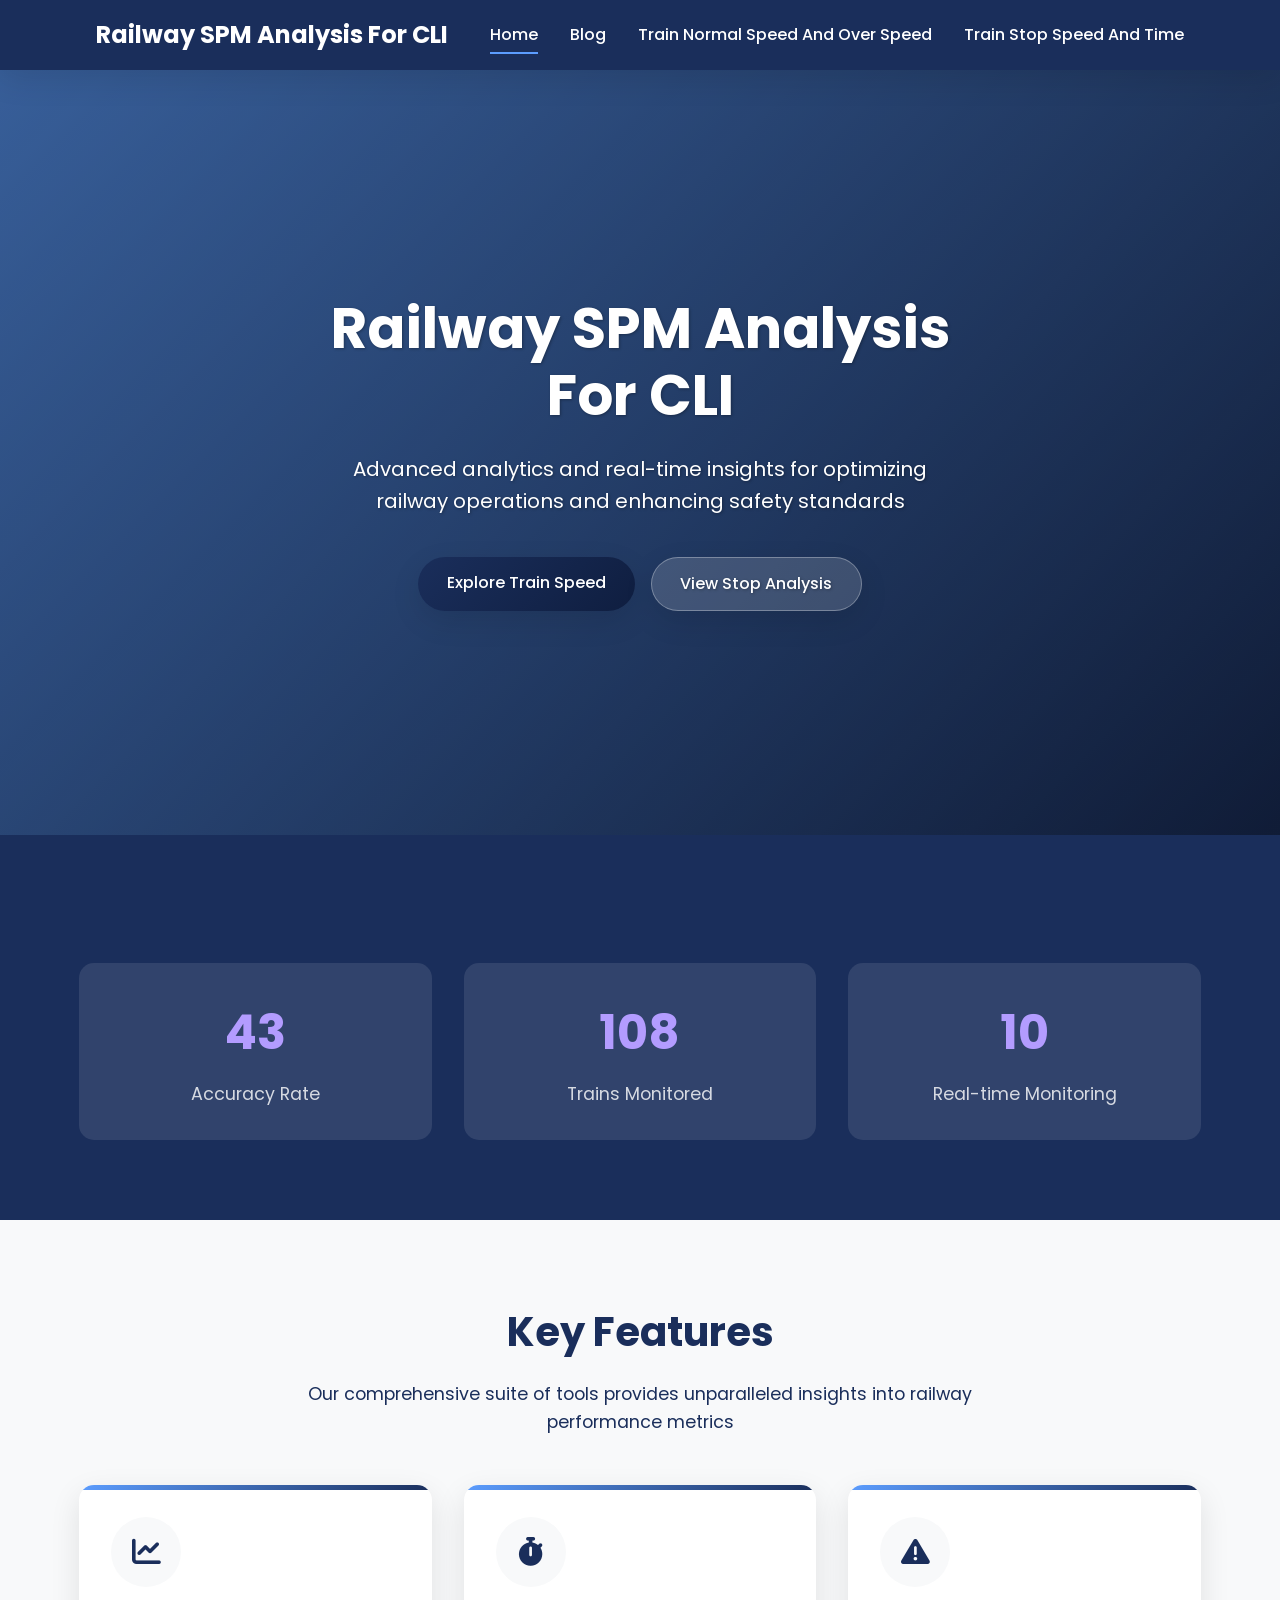
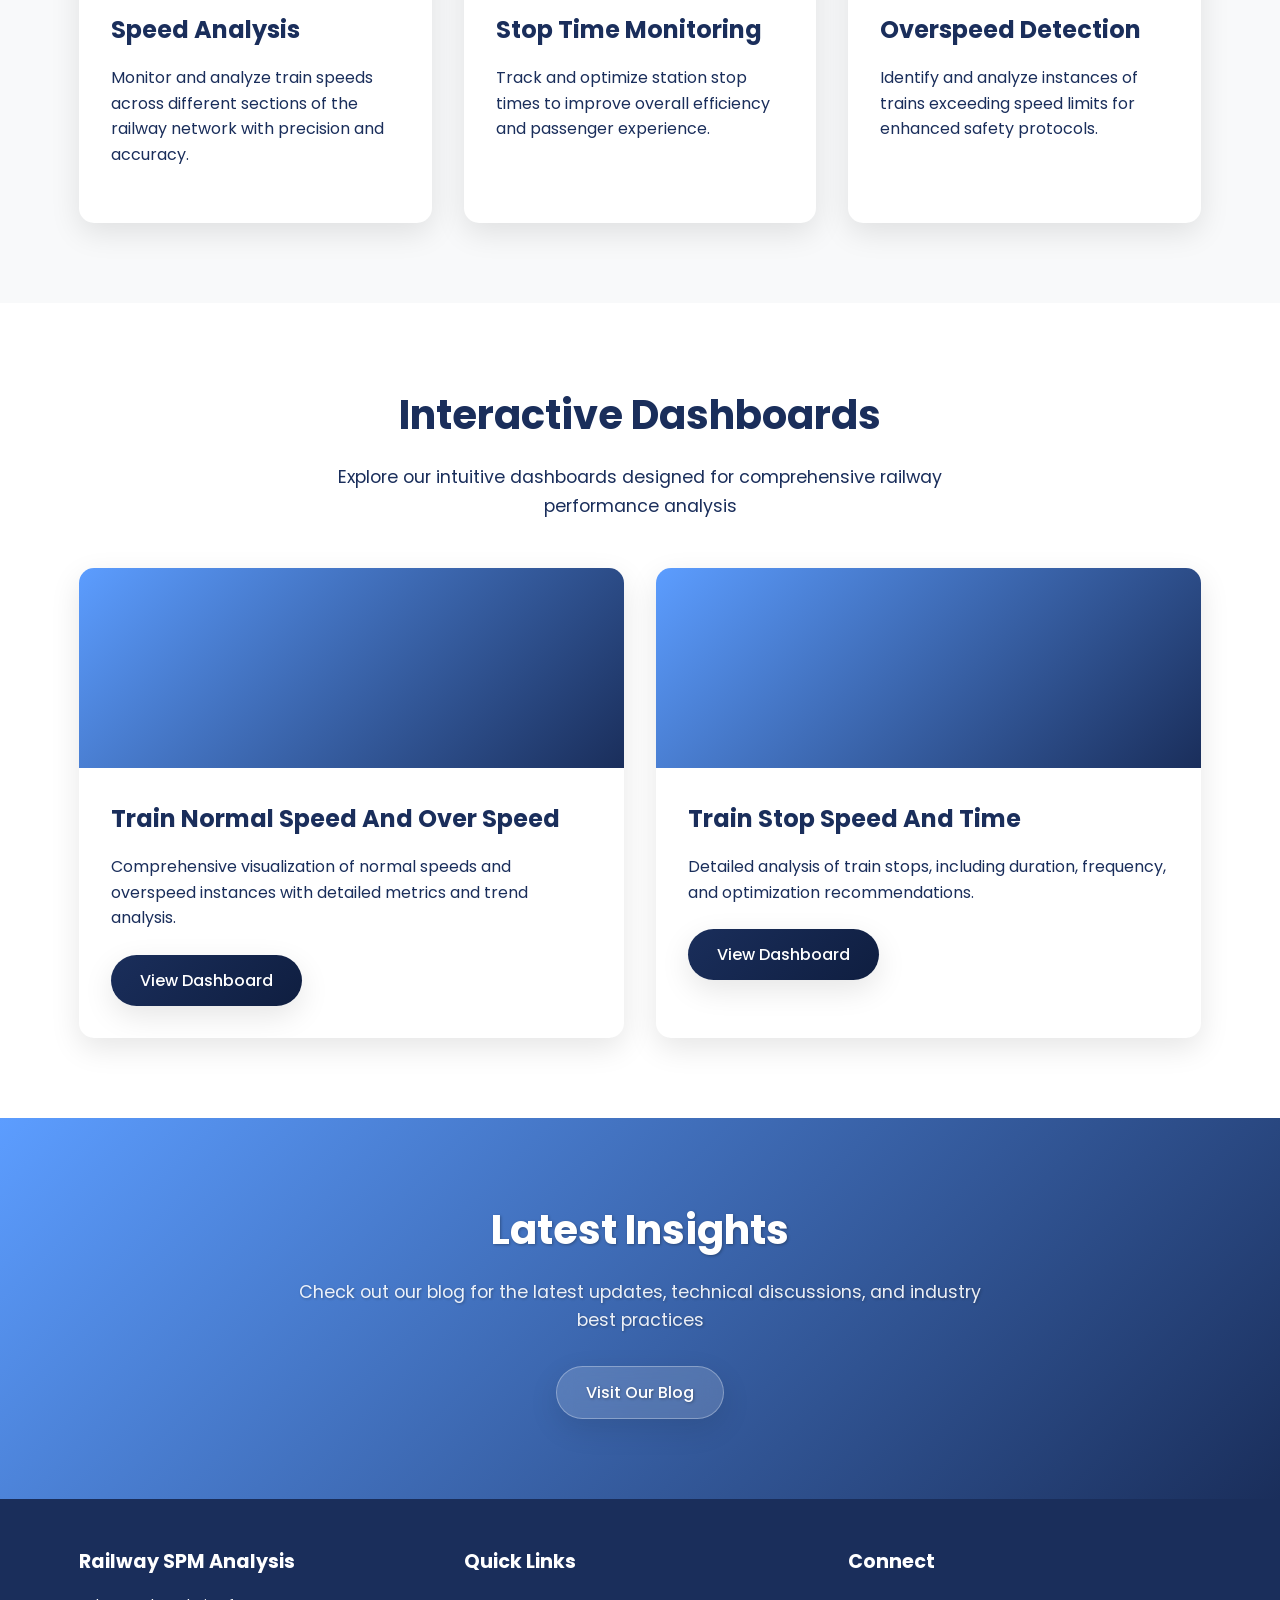
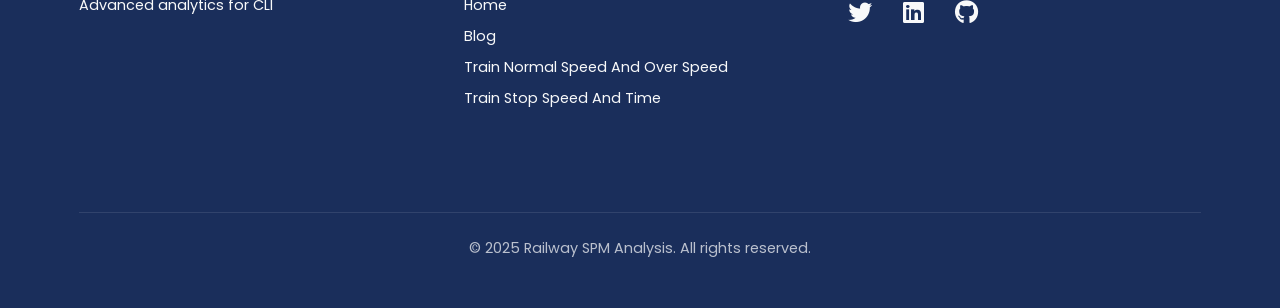
==== commit b841d7c2: "Update index.html" ====
--- a/index.html
+++ b/index.html
@@ -818,8 +818,8 @@
                     <h3>Connect</h3>
                     <div class="social-icons">
                         <a href="#"><i class="fab fa-twitter"></i></a>
-                        <a href="#"><i class="fab fa-linkedin"></i></a>
-                        <a href="#"><i class="fab fa-github"></i></a>
+                        <a href="https://www.linkedin.com/in/adityaanand05?lipi=urn%3Ali%3Apage%3Ad_flagship3_profile_view_base_contact_details%3BqfFyqcfZTROM0RPuhKxRYg%3D%3D"><i class="fab fa-linkedin"></i></a>
+                        <a href="https://github.com/adityaanand05"><i class="fab fa-github"></i></a>
                     </div>
                 </div>
             </div>
--- a/blog.css
+++ b/blog.css
@@ -1,14 +1,31 @@
 /* Global Styles */
 :root {
-    --primary-color: #3a86ff;
-    --secondary-color: #ff006e;
-    --dark-color: #1e2a38;
-    --light-color: #f8f9fa;
-    --success-color: #28a745;
-    --error-color: #dc3545;
+    /* Define the new color palette */
+    --color-dark-blue: #1A2E5B;
+    --color-light-blue: #5C9DFF;
+    --color-purple: #7D5CFF;
+    --color-light-purple-accent: #B39CFF; /* A lighter purple for accents */
+    --color-light-grey: #F8F9FA; /* A very light background color */
+    --color-very-dark-blue: #0F1E40; /* Even darker blue for gradients */
+    --color-dark-red: #c0392b; /* Darker red for error/delete */
+
+    /* Map the new palette to the existing variable names, adjusting for contrast */
+    --primary-color: #3A76C8; /* A specific blue that has good contrast on light grey */
+    --secondary-color: var(--color-purple); /* Used for blog hero gradient end */
+    --accent-color: var(--color-light-purple-accent); /* Keeping definition, might not be used in this specific CSS */
+    --dark-color: var(--color-dark-blue); /* Main dark background/text color */
+    --light-color: var(--color-light-grey); /* Main light background color */
+    --success-color: #28a745; /* Keeping green as is */
+    --error-color: var(--color-dark-red); /* Use darker red */
+
     --border-radius: 8px;
     --box-shadow: 0 4px 12px rgba(0, 0, 0, 0.1);
     --transition: all 0.3s ease;
+
+    /* Define new gradients using the palette */
+    --gradient-blog-hero: linear-gradient(135deg, var(--color-light-blue), var(--color-purple)); /* Light blue to purple for blog hero */
+    --gradient-button-primary: linear-gradient(135deg, var(--color-dark-blue), var(--color-very-dark-blue)); /* Dark blue gradient for main buttons */
+
 }
 
 * {
@@ -20,8 +37,8 @@
 body {
     font-family: 'Poppins', sans-serif;
     line-height: 1.6;
-    color: #333;
-    background-color: #f5f7fa;
+    color: var(--text-color-dark);
+    background-color: var(--light-color);
 }
 
 .container {
@@ -38,7 +55,7 @@
 }
 
 a:hover {
-    color: var(--secondary-color);
+    color: var(--color-light-blue); /* Use light blue for hover */
 }
 
 ul {
@@ -56,82 +73,119 @@
 }
 
 .primary-btn {
-    background-color: var(--primary-color);
+    background: var(--gradient-button-primary); /* Use the dark blue button gradient */
     color: white;
 }
 
 .primary-btn:hover {
-    background-color: #2b6bcc;
+    opacity: 0.9;
     color: white;
 }
 
 .secondary-btn {
     background-color: transparent;
-    border: 1px solid var(--primary-color);
-    color: var(--primary-color);
+    border: 1px solid var(--dark-color);
+    color: var(--dark-color);
 }
 
 .secondary-btn:hover {
-    background-color: var(--primary-color);
+    background-color: var(--dark-color);
     color: white;
 }
 
-/* Header Styles */
+/* Header Styles (Improved) */
 header {
-    background-color: white;
-    box-shadow: 0 2px 10px rgba(0, 0, 0, 0.1);
+    background-color: var(--dark-color); /* Use dark blue background */
+    color: white; /* Default text color is white */
+    padding: 1rem 0;
     position: sticky;
     top: 0;
-    z-index: 100;
+    z-index: 1000; /* Ensure it's above other content */
+    box-shadow: var(--box-shadow); /* Use existing box shadow variable */
+    transition: var(--transition);
 }
 
 header .container {
     display: flex;
     justify-content: space-between;
     align-items: center;
-    padding: 15px 20px;
+    padding: 0 2rem; /* Add some padding to the sides */
 }
 
 .logo a {
+    color: white; /* White logo text */
+    text-decoration: none;
     font-size: 1.5rem;
     font-weight: 700;
-    color: var(--dark-color);
-}
-
-nav ul {
+     transition: var(--transition);
+}
+
+.logo a:hover {
+    color: var(--primary-color); /* Light blue accent on hover */
+}
+
+/* Desktop Navigation (Improved) */
+.desktop-nav ul {
+    list-style: none;
+    margin: 0;
+    padding: 0;
     display: flex;
 }
 
-nav ul li {
-    margin-left: 20px;
-}
-
-nav ul li a {
-    color: var(--dark-color);
+.desktop-nav ul li {
+    margin-left: 2rem; /* Use consistent spacing */
+}
+
+.desktop-nav ul li a {
+    color: white; /* White link text on dark blue background */
+    text-decoration: none;
     font-weight: 500;
-    padding: 5px 10px;
-    border-radius: var(--border-radius);
-}
-
-nav ul li a.active, 
-nav ul li a:hover {
-    color: var(--primary-color);
-}
-
-/* Update hamburger styles */
+    padding: 0.5rem 0;
+    position: relative;
+    transition: var(--transition);
+}
+
+.desktop-nav ul li a::after {
+    content: '';
+    position: absolute;
+    bottom: 0;
+    left: 0;
+    width: 0;
+    height: 2px;
+    background-color: var(--primary-color); /* Light blue underline */
+    transition: var(--transition);
+}
+
+.desktop-nav ul li a.active::after,
+.desktop-nav ul li a:hover::after {
+    width: 100%;
+}
+
+.desktop-nav ul li a.active,
+.desktop-nav ul li a:hover {
+    color: white; /* Keep text white for better contrast on dark blue background */
+}
+
+
+/* Hamburger Styles (Improved) */
 .hamburger {
-    display: none;
+    display: none; /* Hidden by default on desktop */
     flex-direction: column;
+    justify-content: space-between; /* Keep justify-content */
+    width: 25px;
+    height: 18px;
     cursor: pointer;
-    z-index: 1000;
-    transition: var(--transition);
+    z-index: 1000; /* Ensure it's clickable */
+    transition: var(--transition);
+    gap: 5px; /* Use gap for spacing spans */
 }
 
 .hamburger span {
+    display: block;
     height: 2px;
-    width: 25px;
-    background-color: var(--dark-color);
-    margin: 3px 0;
+    width: 100%;
+    background-color: white; /* White hamburger icon */
+    border-radius: 2px;
     transition: var(--transition);
 }
 
@@ -144,59 +198,66 @@
 }
 
 .hamburger.active span:nth-child(3) {
-    transform: rotate(-45deg) translate(7px, -6px);
-}
-
-/* Mobile menu styles */
+    transform: rotate(-45deg) translate(5px, -5px);
+}
+
+/* Mobile menu styles (Improved) */
 .mobile-menu {
-    position: fixed;
-    top: 70px;
+    position: absolute;
+    top: 100%; /* Position right below the header */
     left: 0;
     width: 100%;
-    background-color: white;
+    background-color: var(--dark-color); /* Dark blue background for mobile menu */
     box-shadow: 0 5px 10px rgba(0, 0, 0, 0.1);
-    max-height: 0;
     overflow: hidden;
+    max-height: 0; /* Hidden by default */
     transition: max-height 0.3s ease-out;
     z-index: 999;
+    display: flex; /* Use flex for potential internal layout */
+    flex-direction: column;
 }
 
 .mobile-menu.active {
-    max-height: 500px;
-}
-
-.mobile-menu ul {
-    padding: 15px 0;
-}
-
-.mobile-menu ul li {
-    margin: 0;
-}
-
-.mobile-menu ul li a {
-    display: block;
+    max-height: 300px; /* Adjust based on content height - make sure this is large enough! */
+    transition: max-height 0.5s ease-in;
+}
+
+/* Style the cloned nav elements within the mobile menu */
+.mobile-menu nav {
+    width: 100%; /* Ensure the nav takes full width */
+    padding: 1rem 0; /* Add vertical padding */
+}
+
+.mobile-menu nav ul {
+    display: block; /* Stack list items */
+    padding: 0; /* Remove internal padding */
+}
+
+.mobile-menu nav ul li {
+    margin: 0; /* Remove default margin */
+    border-bottom: 1px solid rgba(255, 255, 255, 0.1); /* Subtle white border */
+}
+
+.mobile-menu nav ul li:last-child {
+    border-bottom: none;
+}
+
+.mobile-menu nav ul li a {
+    display: block; /* Make links fill the list item */
     padding: 12px 20px;
-    color: var(--dark-color);
-    transition: var(--transition);
-}
-
-.mobile-menu ul li a:hover {
-    background-color: #f8f9fa;
-    color: var(--primary-color);
-}
-
-@media (max-width: 768px) {
-    .hamburger {
-        display: flex;
-    }
-    
-    nav {
-        display: none;
-    }
-}
+    color: white; /* White text on dark blue background */
+    transition: var(--transition);
+}
+
+.mobile-menu nav ul li a:hover {
+    background-color: rgba(255, 255, 255, 0.08); /* Subtle white background on hover */
+    color: white; /* Keep text white */
+}
+
+
 /* Blog Hero Section */
 .blog-hero {
-    background: linear-gradient(135deg, var(--primary-color), var(--secondary-color));
+    background: var(--gradient-blog-hero); /* Light blue to purple gradient */
     color: white;
     padding: 60px 0;
     text-align: center;
@@ -205,12 +266,14 @@
 .blog-hero h1 {
     font-size: 2.5rem;
     margin-bottom: 15px;
+    text-shadow: 1px 1px 3px rgba(0,0,0,0.3);
 }
 
 .blog-hero p {
     font-size: 1.1rem;
     max-width: 700px;
     margin: 0 auto;
+    text-shadow: 1px 1px 3px rgba(0,0,0,0.3);
 }
 
 /* Blog Content Section */
@@ -235,7 +298,7 @@
     text-align: center;
     padding: 20px;
     font-size: 1.1rem;
-    color: #777;
+    color: var(--dark-color);
 }
 
 .post-card {
@@ -244,6 +307,9 @@
     overflow: hidden;
     box-shadow: var(--box-shadow);
     transition: var(--transition);
+    display: flex;
+    flex-direction: column;
+    cursor: pointer;
 }
 
 .post-card:hover {
@@ -251,59 +317,78 @@
     box-shadow: 0 8px 20px rgba(0, 0, 0, 0.15);
 }
 
-.post-card img {
-    width: 100%;
-    height: 180px;
-    object-fit: cover;
-}
-
-.post-card-content {
-    padding: 20px;
-}
-
-.post-card-content h2 {
-    font-size: 1.3rem;
-    margin-bottom: 10px;
-    color: var(--dark-color);
-}
-
-.post-meta {
-    display: flex;
-    justify-content: space-between;
-    margin-top: 15px;
-    color: #777;
-    font-size: 0.85rem;
-}
-
-.post-category {
-    display: inline-block;
-    background-color: #e9f4ff;
-    color: var(--primary-color);
-    padding: 3px 10px;
-    border-radius: 15px;
-    font-size: 0.8rem;
-    margin-bottom: 10px;
-}
 .post-card img {
     width: 100%;
     height: 180px;
     object-fit: cover;
     transition: opacity 0.3s ease;
-}
-
-
-.post-card:not(:has(img)) .post-card-content {
-    padding-top: 20px;
-}
-
-
-.post-card > .post-card-content:first-child {
-    padding-top: 20px;
-}
+    display: block;
+}
+
+.post-card-content {
+    padding: 20px;
+    flex-grow: 1;
+    display: flex;
+    flex-direction: column;
+}
+
+.post-card-content h2 {
+    font-size: 1.3rem;
+    margin-bottom: 10px;
+    color: var(--dark-color);
+    line-height: 1.3;
+}
+
+.post-card-content p {
+    font-size: 0.95rem;
+    color: var(--text-color-dark);
+    margin-bottom: 15px;
+    flex-grow: 1;
+}
+
+
+.post-meta {
+    display: flex;
+    justify-content: space-between;
+    margin-top: auto;
+    color: var(--text-color-dark);
+    font-size: 0.85rem;
+}
+
+.post-category {
+    display: inline-block;
+    background-color: #CFE2FF;
+    color: var(--dark-color);
+    padding: 3px 10px;
+    border-radius: 15px;
+    font-size: 0.8rem;
+    margin-bottom: 10px;
+    text-transform: capitalize;
+}
+
+.delete-btn {
+    background-color: var(--error-color);
+    color: white;
+    border: none;
+    padding: 8px 12px;
+    border-radius: 5px;
+    cursor: pointer;
+    margin-top: 10px;
+    transition: background-color 0.3s ease;
+    align-self: flex-start;
+    font-size: 0.9rem;
+}
+
+.delete-btn:hover {
+    background-color: #a93226;
+}
+
+
 /* Sidebar Styles */
 .sidebar {
     position: sticky;
     top: 90px;
+    height: fit-content;
 }
 
 .sidebar-widget {
@@ -316,13 +401,15 @@
 
 .sidebar-widget h3 {
     margin-bottom: 15px;
-    border-bottom: 2px solid #f1f1f1;
+    border-bottom: 2px solid var(--light-color);
     padding-bottom: 10px;
     color: var(--dark-color);
 }
 
 .sidebar-widget p {
-    color: #666;
+    color: var(--text-color-dark);
+    font-size: 0.95rem;
+    line-height: 1.7;
 }
 
 .categories li {
@@ -332,12 +419,12 @@
 .categories li a {
     display: block;
     padding: 5px 0;
-    color: #555;
+    color: var(--text-color-dark);
     transition: var(--transition);
 }
 
 .categories li a:hover {
-    color: var(--primary-color);
+    color: var(--dark-color);
     padding-left: 5px;
 }
 
@@ -349,9 +436,10 @@
     left: 0;
     width: 100%;
     height: 100%;
-    background-color: rgba(0, 0, 0, 0.5);
+    background-color: rgba(0, 0, 0, 0.6);
     z-index: 1000;
     overflow-y: auto;
+    padding: 20px;
 }
 
 .modal-content {
@@ -360,22 +448,31 @@
     padding: 30px;
     border-radius: var(--border-radius);
     max-width: 700px;
-    width: 90%;
+    width: 100%;
     position: relative;
-    box-shadow: 0 5px 15px rgba(0, 0, 0, 0.3);
-}
+    box-shadow: 0 5px 15px rgba(0, 0, 0, 0.4);
+    animation: fadeIn 0.3s ease-out;
+}
+
+@keyframes fadeIn {
+    from { opacity: 0; transform: translateY(-20px); }
+    to { opacity: 1; transform: translateY(0); }
+}
+
 
 .close-modal {
     position: absolute;
     top: 15px;
     right: 15px;
-    font-size: 1.5rem;
+    font-size: 1.8rem;
     cursor: pointer;
-    color: #777;
+    color: var(--dark-color);
+    transition: var(--transition);
 }
 
 .close-modal:hover {
     color: var(--error-color);
+    transform: rotate(90deg);
 }
 
 .form-group {
@@ -384,20 +481,32 @@
 
 .form-group label {
     display: block;
-    margin-bottom: 5px;
-    font-weight: 500;
+    margin-bottom: 8px;
+    font-weight: 600;
+    color: var(--dark-color);
+    font-size: 0.95rem;
 }
 
 .form-group input,
 .form-group select,
 .form-group textarea {
     width: 100%;
-    padding: 10px;
-    border: 1px solid #ddd;
+    padding: 12px;
+    border: 1px solid #ccc;
     border-radius: var(--border-radius);
     font-family: inherit;
     font-size: 1rem;
-}
+    transition: border-color 0.2s ease-in-out;
+}
+
+.form-group input:focus,
+.form-group select:focus,
+.form-group textarea:focus {
+    outline: none;
+    border-color: var(--primary-color);
+    box-shadow: 0 0 0 0.2rem rgba(58, 134, 255, 0.25);
+}
+
 
 .form-group textarea {
     resize: vertical;
@@ -410,22 +519,32 @@
 #single-post-content h1 {
     margin-bottom: 20px;
     color: var(--dark-color);
+    font-size: 2rem;
+    line-height: 1.2;
 }
 
 #single-post-content .post-info {
-    color: #777;
+    color: var(--text-color-dark);
     margin-bottom: 25px;
     font-size: 0.9rem;
+    border-bottom: 1px solid var(--light-color);
+    padding-bottom: 15px;
 }
 
 #single-post-content .post-body {
     line-height: 1.8;
+    color: var(--text-color-dark);
+    font-size: 1rem;
+}
+
+#single-post-content .post-body p {
+    margin-bottom: 15px;
 }
 
 /* Footer Styles */
 footer {
     background-color: var(--dark-color);
-    color: white;
+    color: var(--light-color);
     padding: 50px 0 20px;
 }
 
@@ -439,6 +558,7 @@
 .footer-section h3 {
     margin-bottom: 15px;
     font-size: 1.2rem;
+    color: white;
 }
 
 .footer-section ul li {
@@ -446,7 +566,8 @@
 }
 
 .footer-section a {
-    color: #ccc;
+    color: var(--light-color);
+    transition: var(--transition);
 }
 
 .footer-section a:hover {
@@ -461,6 +582,11 @@
 .social-icons a {
     color: white;
     font-size: 1.2rem;
+    transition: var(--transition);
+}
+
+.social-icons a:hover {
+    color: var(--primary-color); /* Primary color on hover (darker blue) */
 }
 
 .copyright {
@@ -468,7 +594,7 @@
     padding-top: 20px;
     text-align: center;
     font-size: 0.9rem;
-    color: #aaa;
+    color: rgba(255, 255, 255, 0.7);
 }
 
 /* Responsive Styles */
@@ -476,56 +602,95 @@
     .blog-grid {
         grid-template-columns: 1fr;
     }
-    
+
     .sidebar {
         position: static;
-    }
-}
-
-@media (max-width: 768px) {
-    nav {
+        margin-top: 30px;
+    }
+     .sidebar-widget {
+        margin-bottom: 20px;
+    }
+}
+
+@media (max-width: 768px) { /* Combined media query */
+    .desktop-nav {
         display: none;
     }
-    
+
     .hamburger {
         display: flex;
     }
-}
-
-.mobile-menu {
-    background-color: white;
-    position: fixed;
-    top: 70px;
-    left: 0;
-    width: 100%;
-    box-shadow: 0 5px 10px rgba(0, 0, 0, 0.1);
-    display: none;
-    z-index: 99;
-}
-
-.mobile-menu.active {
-    display: block;
-}
-
-.mobile-menu ul {
-    display: block;
-    padding: 15px 0;
-}
-
-.mobile-menu ul li {
-    margin: 0;
-}
-
-.mobile-menu ul li a {
-    display: block;
-    padding: 10px 20px;
-}
+
+     /* Adjust header container padding on small screens */
+    header .container {
+        padding: 0 1rem;
+    }
+
+     /* Ensure mobile menu is stacked */
+     .mobile-menu nav ul {
+         flex-direction: column;
+         text-align: center;
+     }
+
+      .mobile-menu nav ul li {
+         margin-left: 0; /* Remove desktop margin */
+     }
+
+     .mobile-menu nav ul li a {
+         padding: 12px 1rem; /* Adjust padding for mobile links */
+     }
+}
+
+
+@media (max-width: 576px) {
+    .blog-hero h1 {
+        font-size: 2rem;
+    }
+
+    .blog-hero p {
+        font-size: 1rem;
+    }
+
+    .post-card-content {
+        padding: 15px;
+    }
+
+    .post-card-content h2 {
+        font-size: 1.2rem;
+    }
+
+    .post-meta {
+        flex-direction: column;
+        align-items: flex-start;
+        gap: 5px;
+    }
+
+    .footer-content {
+        grid-template-columns: 1fr;
+        text-align: center;
+    }
+    .footer-section ul {
+        padding: 0;
+    }
+     .footer-section ul li {
+        margin-bottom: 8px;
+    }
+
+    .social-icons {
+        justify-content: center;
+    }
+
+     .modal-content {
+         padding: 20px;
+     }
+}
+
 
 /* Animation */
-@keyframes fadeIn {
+@keyframes slideDown {
     from {
         opacity: 0;
-        transform: translateY(20px);
+        transform: translateY(-20px);
     }
     to {
         opacity: 1;
@@ -533,21 +698,17 @@
     }
 }
 
-.post-card {
-    animation: fadeIn 0.5s ease-in-out;
-}
-/* Add to existing CSS */
-.delete-btn {
-    background-color: #e74c3c;
-    color: white;
-    border: none;
-    padding: 8px 12px;
-    border-radius: 5px;
-    cursor: pointer;
-    margin-top: 10px;
-    transition: background-color 0.3s ease;
-}
-
-.delete-btn:hover {
-    background-color: #c0392b;
-}
+/* post-card animation is applied via JS or another method,
+   but keeping the animation definition */
+
+
+.no-posts {
+    grid-column: 1 / -1;
+    text-align: center;
+    padding: 40px 20px;
+    font-size: 1.2rem;
+    color: var(--text-color-dark);
+    background-color: white;
+    border-radius: var(--border-radius);
+    box-shadow: var(--box-shadow);
+}
